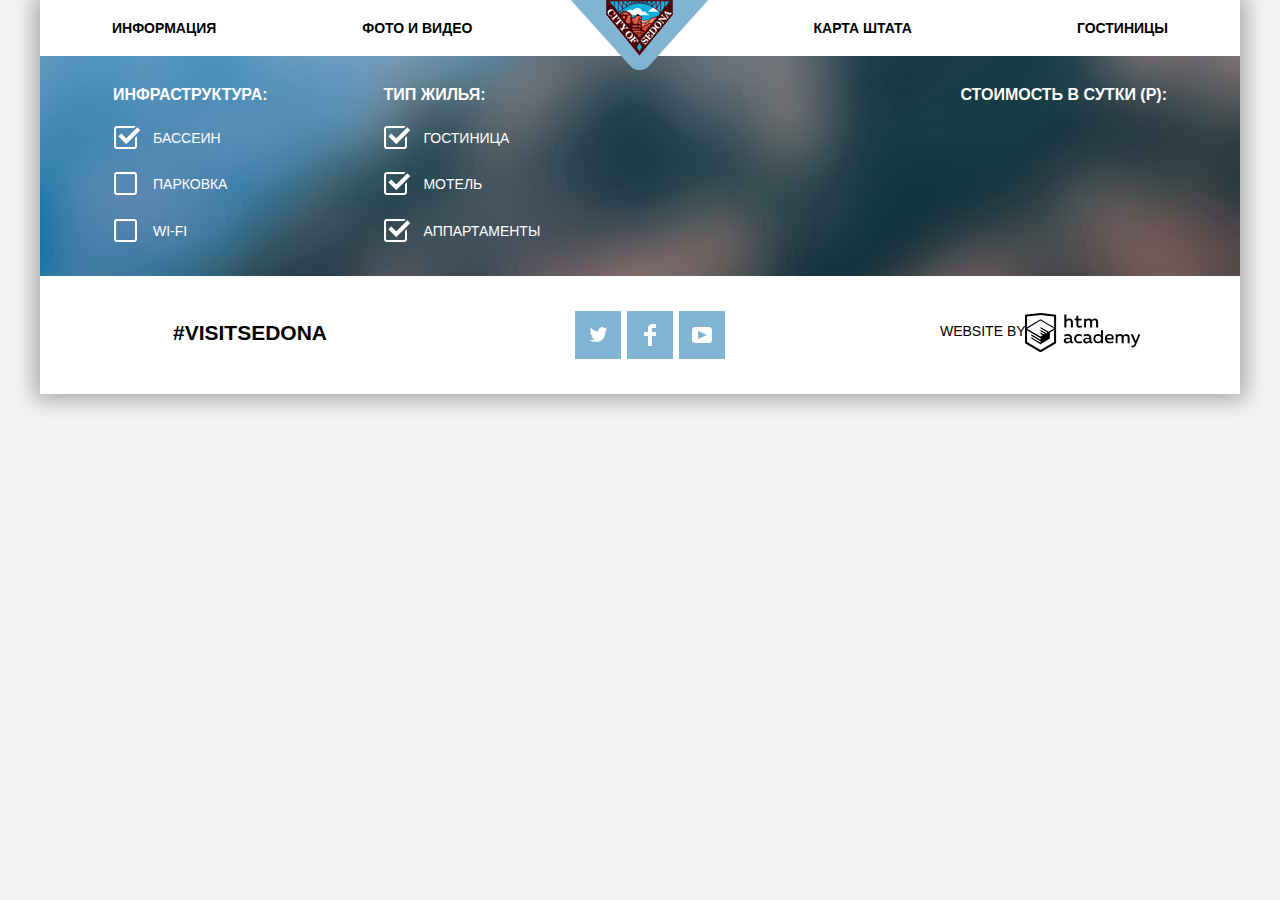
==== hotels.html @ 5a1f0d40 "versted at sellection panel not ending" ====
<html lang="ru">

<head>
    <meta charset="UTF-8">
    <title>SEDONA</title>
    <link href="css/normalize.css" rel="stylesheet">
    <link href="https://fonts.googleapis.com/css?family=Roboto:400,500,700&amp;subset=cyrillic" rel="stylesheet">
    <meta http-equiv="X-UA-Compatible" content="ie=edge">
    <link href="css/main.css" rel="stylesheet">
</head>

<body class="page borders">
   <div class="wrapper container">
    <header class="page-header container">
        <div class="logo">
           <a href="index.html">
            <img src="img/logo.png" width="" height="" alt="логотип компании">
           </a>
        </div>
        <nav class="page-navigation">
            <ul class="navigation-list-left">
                <li class="navigation-item">
                    <a href="#">
                        информация
                    </a>
                </li>
                <li class="navigation-item">
                    <a href="#">
                        фото и видео
                    </a>
                </li>
            </ul>
            <ul class="navigation-list-right">
                <li class="navigation-item">
                    <a href="#">
                        карта штата
                    </a>
                </li>
                <li class="navigation-item">
                    <a href="hotels.html">
                        гостиницы
                    </a>
                </li>
            </ul>
        </nav>
    </header>
    
    <main class="page-content">
        <section class="select-form">
           <h2 class="visually-hidden">выбор условий проживания</h2>
            <form action="https://echo.htmlacademy.ru" method="post">
                <ul class="properties-list">
                    <li class="properties-item">
                        <span>инфраструктура:</span>
                        <ul class="infrastructure">
                            <li class="infrastructure-item"><input class="visually-hidden" type="checkbox" checked name="pool" id="pool" value="pool"><label for="pool">Бассеин</label></li>
                            <li class="infrastructure-item"><input class="visually-hidden" type="checkbox" name="pool" id="parking" value="parking"><label for="parking">Парковка</label></li>
                            <li class="infrastructure-item"><input class="visually-hidden" type="checkbox" name="wifi" id="wifi" value="wifi"><label for="wifi">WI-FI</label></li>
                        </ul>
                    </li>
                    <li class="properties-item">
                        <span>тип жилья:</span>
                        <ul class="infrastructure">
                            <li class="accommodation-item"><input class="visually-hidden" type="checkbox" checked name="hotel" id="hotel" value="hotel"><label for="hotel">Гостиница</label></li>
                            <li class="accommodation-item"><input class="visually-hidden" type="checkbox" checked name="motel" id="motel" value="motel"><label for="motel">Мотель</label></li>
                            <li class="accommodation-item"><input class="visually-hidden" type="checkbox" checked name="apartments" id="apartments" value="apartments"><label for="apartments">Аппартаменты</label></li>
                        </ul>
                    </li>
                    <li class="properties-item">
                        <span>стоимость в сутки (р):</span>
                    </li>
                </ul>
            </form>
        </section>
    
    
    </main>
       
    <footer class="page-footer non-absolute">
        <span>#visitsedona</span>
        <ul class="social-list">
            <li class="social-item">
               <a class="svg-center" href="#">
                    <svg x="0px" y="0px" width="17px" height="15px" viewBox="0 0 17 15">	<path fill="#FFFFFF" d="M10.95,0.144c1.685-0.496,2.984,0.27,3.577,1.179c0.673-0.231,1.331-0.481,2.011-0.708
                                c-0.004,0.861-0.522,1.513-0.857,1.768c0.685,0.17,1.304-0.491,1.304-0.491c-0.169,1-1.006,1.788-1.563,2.024
                                c-0.231,6.75-3.175,11.217-10.077,11.082c-0.522,0,0.075,0-0.446,0c-0.41,0-4.164-0.46-4.898-1.887
                                c2.271,0.196,3.893-0.422,4.693-1.177c-0.96-0.3-2.679-0.477-2.979-2.95C2.064,9.09,2.279,9.212,2.905,9.103
                                C1.705,8.247,0.374,7.53,0.448,5.33c0.285,0.328,1.067,0.536,1.34,0.472c-0.703-0.241-1.97-3.36-0.894-4.952
                                c1.818,1.854,3.735,3.606,7.152,3.773C8.254,2.33,9.183,0.793,10.95,0.144z"/>
                    </svg>
                </a>
            </li>
            <li class="social-item">
               <a class="svg-center" href="#">
                    <svg x="0px" y="0px" width="12px" height="22px" viewBox="0 0 12 22" enable-background="new 0 0 12 22" xml:space="preserve">
                        <path fill="#FFFFFF" d="M12,4V0H8C5.791,0,4,1.791,4,4v4H0v4h4v10h4V12h4V8H8V4H12z"/>
                    </svg>
                </a>
            </li>
            <li class="social-item">
               <a class="svg-center" href="#">
                    <svg x="0px" y="0px" width="20px" height="16px" viewBox="0 0 20 16" enable-background="new 0 0 20 16">
                        <path fill="#FFFFFF" d="M17,0H3C1.35,0,0,1.35,0,3v10c0,1.65,1.35,3,3,3h14c1.65,0,3-1.35,3-3V3C20,1.35,18.65,0,17,0z
                             M6.027,11.998V4.002L15.014,8L6.027,11.998z"/>
                    </svg>
                </a>
            </li>
        </ul>
        <div class="html-label">
            <svg viewBox="0 0 113 39">
                <path d="M401.93,351.51a2.07,2.07,0,0,0,.58-0.11v1.4a3.41,3.41,0,0,1-1.24.22,1.75,1.75,0,0,1-1.75-1,5.08,5.08,0,0,1-3.3,1.13c-1.59,0-3.06-.87-3.06-2.68,0-2.24,2.08-2.93,3.9-2.93a11.63,11.63,0,0,1,2.28.26v-0.31c0-1.09-.8-1.86-2.3-1.86a7.79,7.79,0,0,0-3.15.67v-1.79a10.72,10.72,0,0,1,3.35-.58c2.48,0,4,1.18,4,3.83v3.14A0.57,0.57,0,0,0,401.93,351.51Zm-6.76-1.19a1.42,1.42,0,0,0,1.64,1.29,3.56,3.56,0,0,0,2.53-1V349.1a10.21,10.21,0,0,0-1.9-.22C396.34,348.89,395.17,349.23,395.17,350.33Z" transform="translate(-355.09 -323.29)" fill="#fff"/><path d="M408.15,343.91a5.29,5.29,0,0,1,2.7.67v1.79a4.28,4.28,0,0,0-2.42-.73,2.89,2.89,0,1,0,0,5.76,5.26,5.26,0,0,0,2.55-.67v1.8a6.58,6.58,0,0,1-2.9.6,4.42,4.42,0,0,1-4.72-4.54A4.54,4.54,0,0,1,408.15,343.91Z" transform="translate(-355.09 -323.29)" fill="#fff"/><path d="M420.93,351.51a2.07,2.07,0,0,0,.58-0.11v1.4a3.41,3.41,0,0,1-1.24.22,1.75,1.75,0,0,1-1.75-1,5.08,5.08,0,0,1-3.3,1.13c-1.59,0-3.06-.87-3.06-2.68,0-2.24,2.08-2.93,3.9-2.93a11.63,11.63,0,0,1,2.28.26v-0.31c0-1.09-.8-1.86-2.3-1.86a7.79,7.79,0,0,0-3.15.67v-1.79a10.72,10.72,0,0,1,3.35-.58c2.48,0,4,1.18,4,3.83v3.14A0.57,0.57,0,0,0,420.93,351.51Zm-6.76-1.19a1.42,1.42,0,0,0,1.64,1.29,3.56,3.56,0,0,0,2.53-1V349.1a10.21,10.21,0,0,0-1.9-.22C415.33,348.89,414.17,349.23,414.17,350.33Z" transform="translate(-355.09 -323.29)" fill="#fff"/><path d="M431.76,340.14V352.9H430v-1.39a4.07,4.07,0,0,1-3.35,1.62,4.62,4.62,0,0,1,0-9.22,4,4,0,0,1,3.15,1.37v-5.14h2ZM427,345.62a2.9,2.9,0,0,0,0,5.8,3,3,0,0,0,2.79-1.84v-2.13A3.06,3.06,0,0,0,427,345.62Z" transform="translate(-355.09 -323.29)" fill="#fff"/><path d="M438.08,343.91c3.48,0,4.68,2.81,4.12,5.34h-6.58c0.22,1.57,1.75,2.22,3.35,2.22a6.41,6.41,0,0,0,2.77-.62v1.68a7.5,7.5,0,0,1-3.14.6c-2.68,0-5-1.53-5-4.61A4.39,4.39,0,0,1,438.08,343.91Zm0.09,1.62a2.39,2.39,0,0,0-2.57,2.26h4.85A2.06,2.06,0,0,0,438.17,345.53Z" transform="translate(-355.09 -323.29)" fill="#fff"/><path d="M444.19,352.9v-8.75h1.73v1.09a4,4,0,0,1,2.92-1.33,3,3,0,0,1,2.73,1.4,4.33,4.33,0,0,1,3.06-1.4,3.21,3.21,0,0,1,3.32,3.52v5.47h-2v-5.41a1.67,1.67,0,0,0-1.73-1.84,2.94,2.94,0,0,0-2.17,1.18c0,0.2,0,.4,0,0.6v5.47h-2v-5.41a1.67,1.67,0,0,0-1.73-1.84,3.11,3.11,0,0,0-2.32,1.35v5.91h-2Z" transform="translate(-355.09 -323.29)" fill="#fff"/><path d="M466.56,344.15h2l-4.1,9.93c-0.95,2.28-2.19,3-3.52,3a5,5,0,0,1-1.15-.15v-1.66a3,3,0,0,0,.89.13c0.95,0,1.66-.67,2.17-2l0.18-.44-4.16-8.82H461l3,6.6Z" transform="translate(-355.09 -323.29)" fill="#fff"/><path d="M395.75,324.82v5a4,4,0,0,1,2.83-1.2,3.41,3.41,0,0,1,3.61,3.57v5.41h-2v-5.16a1.9,1.9,0,0,0-2-2.1,3.08,3.08,0,0,0-2.44,1.46v5.8h-2V324.82h2Z" transform="translate(-355.09 -323.29)" fill="#fff"/><path d="M407.52,325.71v3.12h3.17v1.71h-3.17v4c0,1.15.53,1.53,1.66,1.53a4.71,4.71,0,0,0,1.77-.35v1.68a7.14,7.14,0,0,1-2.35.38,2.68,2.68,0,0,1-3-2.88v-4.38H404v-1.71h1.57v-2.64Z" transform="translate(-355.09 -323.29)" fill="#fff"/><path d="M413.19,337.58v-8.75h1.73v1.09a4,4,0,0,1,2.92-1.33,3,3,0,0,1,2.73,1.4,4.33,4.33,0,0,1,3.06-1.4,3.21,3.21,0,0,1,3.32,3.52v5.47h-2v-5.41a1.67,1.67,0,0,0-1.73-1.84,2.94,2.94,0,0,0-2.17,1.18c0,0.2,0,.4,0,0.6v5.47h-2v-5.41a1.67,1.67,0,0,0-1.73-1.84,3.11,3.11,0,0,0-2.32,1.35v5.91h-2Z" transform="translate(-355.09 -323.29)" fill="#fff"/><rect x="74.72" y="1.52" width="1.95" height="12.76" fill="#fff"/><path d="M370.53,323.31l-0.16,0-15.28,1.6v28L370.37,362l15.28-9.09v-28Zm13.12,28.45-13.28,7.9-13.28-7.9V340.28l13.22,7.87,0,1.43-9.07-5.4v1.38l9.11,5.47,0,1.46-9.1-5.42v1.38l9.11,5.47h0l9.19-5.5v-1.39h0v-4.52l4.1-2.45v11.67Zm0-13.16L380,340.74h0l-1.68,1-8-4.76v1.38l6.84,4.07-0.06,0-0.15.09-1,.57-5.64-3.36v1.38l4.45,2.65-1.05.7,0,0-3.36-2v1.38l2.21,1.3-2.25,1.35-13.16-7.82,13.17-7.92h0Zm0-1.39-13.35-7.87h0l-13.2,7.86v-10.5l13.28-1.39,13.28,1.39v10.51Z" transform="translate(-355.09 -323.29)" fill="#fff"/>
            </svg>
        </div>
    </footer>
    </div>
    <script src="js/jquery-3.3.1.min.js"></script>
    <script src="js/js_buttons.js"></script>
</body>


</html>
---- css/main.css ----
.borders {
    outline: 1px solid black;
    background-color: red;
}

html {
    box-sizing: border-box;
}

.visually-hidden {
    position: absolute;
    clip: rect(1px 1px 1px 1px);
    clip: rect(1px, 1px, 1px, 1px);
    padding: 0;
    border: 0;
    height: 1px;
    width: 1px;
    overflow: hidden;
}

*,
*::before,
*::after {
    box-sizing: inherit;
}

body {
    font-family: 'PT Sans', 'Arial', 'sans-serif';
    font-weight: 400;
    font-size: 16px;
    color: #000;  
}

.wrapper {
    background-color: #fff;
    box-shadow: 0 0 20px 5px rgba(0, 0, 0, 0.33);
}

a {
    text-decoration: none;
    text-transform: uppercase;
    color: inherit;
    font-weight: 500;
}

ul {
    padding: 0;
    margin: 0;
    list-style: none;
}

.container {
    position: relative;
    margin: 0 auto;
    max-width: 1200px;
    min-width: 768px;
/*    padding: 0 20px;*/
}

.page {
    display: block;
    background-color: #f2f2f2;
}

.logo {
    position: absolute;
    left: 50%;
    transform: translateX(-50%);
    z-index: 2;
}

.page-navigation {
    display: flex;
    justify-content: space-between;
    background-color: #fff;
    padding: 0 6%;
}

.navigation-list-left,
.navigation-list-right {
    display: flex;
    flex-grow: 1;
}

.navigation-list-right {
    justify-content: flex-end;
}

.navigation-list-left .navigation-item:nth-child(1){
    margin-right: 27%;
}

.navigation-list-right .navigation-item:nth-child(2){
    margin-left: 32%;
}

.navigation-item a {
    font-size: 14px;
    font-weight: bold;
    line-height: 56px;
    cursor: pointer;
    outline: none;
}

.navigation-item a:hover,
.navigation-item a:focus {
    color: #81b3d2;
}

.navigation-item a:active {
    color: #000;
    opacity: 0.3;
}

.tagline-images {
    margin-bottom: 32px;
/*    min-width: 890px;*/
}

.intro {
    background: url('../img/intro_layer_background.jpg') no-repeat center;
    background-size:100%;
    background-position-y: -220px;
    height: 500px;
    position: relative;
    margin-bottom: 64px;
    transition: 1s;
}

.intro:hover {
    background-size: 104%;
}

.intro-text {
    background: url('../img/sedona_header.png');
    background-repeat: no-repeat;
    background-size:contain;
    height: 500px;
    position: absolute;
    top: 72px;
    left: 50%;
    transform: translateX(-50%);
    width: 458px;
    height:352px;
    
}

.mask {
    position: absolute;
    background: url('../img/layer_mask.png') no-repeat center;
    background-size: 100% 100%;
    display: block;
    height: 57px;
    bottom: 0;
    width: 100%;
}

.tagline-text {
    display: block;
    padding: 0;
    font-size: 21px;
    line-height: 26px;
    font-weight: bold;
    text-transform: uppercase;
    text-align: center;
}

.attractions span {
    display: block;
    color: #333;
    font-size: 14px;
    text-transform: uppercase;
    text-align: center;
    margin-bottom: 60px;
}

.image-line {
    display: flex;
}

.image-line-text {
    display: flex;
    flex-direction: column;
    justify-content: center;
    text-align: center;
    background-color: #81b3d2;
    width: 33.333%;
    padding: 50px 10px;
    color: #fff;
    min-width: 256px;

}

.image-line-text b {
    font-size: 21px;
    line-height: 21px;
    font-weight: bold;
    text-transform: uppercase;
    padding-bottom: 25px;
}

.image-line-text span {
    font-size: 14px;
    padding: 0;
    margin: 0;
    color: #fff;
    line-height: 21px;
    font-weight: 400;
    text-transform: uppercase;
    margin-bottom: 20px;
}

.image-line-text p {
    font-size: 14px;
    line-height: 21px;
    font-weight: 400;
    text-transform: uppercase;
    margin: 0 45px;
}

.image-line-town {
    overflow: hidden;
    flex-grow: 1;
    background: url('../img/image_line_1.jpg') no-repeat center;
    background-size:100%;
    transition: 1s;
}

.right-layer {
    overflow: hidden;
    flex-grow: 1;
    background: url('../img/brige.jpg') no-repeat center;
    background-size:100%;
    transition: 1s;
}

.image-line-town:hover,
.right-layer:hover {
    background-size:110%;
}

.services-list {
    display: flex;
    justify-content: space-between;
    padding-bottom: 60px;
}

.services-item {
    text-align: center;
    width: 33.333%;
}

.services-item a {
    display: block;
    cursor: pointer;
    text-align: center;
    font-weight: bold;
    font-size: 21px;
    padding-top: 160px;
    outline: none;
    transition: 0.3s;
}

.services-list li:nth-child(1) a {
    background: url('../img/icon-1.png') no-repeat center;
    background-position: 50% 60px;
}

.services-list li:nth-child(2) a {
    background: url('../img/icon-2.png') no-repeat center;
    background-position: 50% 60px;
}

.services-list li:nth-child(3) a {
    background: url('../img/icon-3.png') no-repeat center;
    background-position: 50% 60px;
}

.services-item p {
    font-weight: 400;
    font-size: 14px;
    line-height: 21px;
    color: #333;
    margin: 0;
    padding: 23px 56px;
}

.services-item a:hover,
.services-item a:focus {
    color: #81b3d2;
}

.services-item a:active {
    color: #1b748d;
}
.attractions-list {
    display: flex;
}

.attractions-list .image-line-text {
    width: auto;
}

.attractions-item .image-line-text {
    background-color: #eee;
    color: #333;
}

.attractions-item {
    width: 33.333%
}

.attractions-item .image-line-text span {
    color: #333;
}

.registration {
    position: relative;
    background-color: #fff;
    text-align: center;
    text-transform: uppercase;
    color: #333;
    font-size: 14px;
    line-height: 24px;
    padding-top: 60px;
    z-index: 2;
}

.registration b {
    font-size: 30px;
    color: #000;
    padding-top: 10px;
}

.registration p {
    padding: 15px;
    padding-bottom: 34px;
}

.switcher-form-btn {
    display: block;
    font-size: 21px;
    font-weight: bold;
    text-align: center;
    width: 47%;
    bottom: 0;
    left: 20px;
    margin: 0 auto;
    padding: 30px 0;
    color: #fff;
    background-color: #766357;
    transition: 0.3s;
}

.switcher-form-btn:hover,
.switcher-form-btn:focus {
    background-color: #604e43;
}

.switcher-form-btn:active {
    background-color: #503e33;
    color: rgba(255, 255, 255, 0.3);
}

.map {
    position: relative;
    overflow: hidden;
}

.interactive-map {
    height: 593px;
    width: 100%;
}

.hotel-find-form {
    position: absolute;
    left: 50%;
    width: 47%;
    transform: translateX(-50%);
    display: flex;
    flex-direction: column;
    background-color: #fff;
    font-size: 14px;
    font-weight: bold;
    overflow: hidden;
    padding: 57px 55px;
    top: -410px;
    transition: 0.7s;
}

.opened {
    top: 0;
}

.date-field {
    display: flex;
    position: relative;
    align-items: center;
    margin-bottom: 30px;
    text-transform: uppercase;
}

.date-field input {
    font: inherit;
    text-transform: uppercase;
    border: none;
    background-color: #f2f2f2;
    padding: 11px 45px 11px 10px;
    flex-basis: 75%;
    margin-left: auto;
    outline: none;
}

.date-field input:hover {
    background-color: #ebebeb;
}

.date-field input:focus {
    background-color: #fff;
    outline: 2px solid #e5e5e5;
}

.calendr-date-into,
.calendr-date-out {
    outline: none;
    border: none;
    position: absolute;
    display: block;
    top: 6px;
    right: 5px;
    width: 25px;
    height: 25px;
    cursor: pointer;
    background: none;
}

.counter {
    display: flex;
    margin-bottom: 55px;
    justify-content: space-between;
    text-transform: uppercase;
}

.counter label {
    display: flex;
    width: 50%;
    align-items: center
}

.counter label:nth-child(2) {
    padding-left: 11%;
}

.counter input {
    border: none;
    text-align: center;
    background-color: #f2f2f2;
    padding: 12px 5px;
    width: 37px;
    font-weight: bold;
    order: 2;
}

.counter input:hover {
    background-color: #ebebeb;    
}

.counter input:focus {
    background-color: #fff;
    outline: 2px solid #e5e5e5;    
}

.counter button {
    border: none;
    width: 40px;
    align-self: stretch;
    background-color: #f2f2f2;
    padding: 0;
    margin: 0;
    font-size: 23px;
    font-weight: bold;
    color: rgba(0, 0, 0, 0.23);
    cursor: pointer;
    transition: 0.3s;
}

.counter button:nth-child(2) {
    margin-left: auto;
    order: 1;
}

.counter button:nth-child(3) {
    order: 3;
}

button[type=submit] {
    border: none;
    padding: 17px;
    background-color: #82b3d3;
    text-transform: uppercase;
    color: #fff;
    font-size: 21px;
    font-weight: bold;
    cursor: pointer;
}

button[type=submit]:hover {
    background-color: #669ebf;
}

button[type=submit]:active {
    background-color: #5596be;
    color: rgba(255, 255, 255, 0.3);
}

.page-footer {
    display: flex;
    position: absolute;
    width: 100%;
    bottom: 0;
    justify-content: space-between;
    padding: 32px 100px;
    background-color: rgba(255, 255, 255, 0.71);
}

.page-footer span {
    padding: 0;
    margin: 0;
    font-size: 21px;
    line-height: 50px;
    font-weight: bold;
    text-transform: uppercase;
    margin-left: 33px;
    margin-right: 33px;
/*    align-self: center;*/
}

.social-list {
    display: flex;
    justify-content: space-between;
    
}

.svg-center {
    display: flex;
    justify-content: center;
    align-items: center;
}

.social-item {
    margin: 3px;
}

.social-item a {
    width: 46px;
    height: 48px;
    background-color: #81b3d2;
    padding: 14px 0;
    transition: 0.3s;
    outline: none;
}

.social-item a:hover,
.social-item a:focus {
    background-color: #669ec0;
}

.social-item a:active {
    background-color: #5496bd;
}

.social-item a:active path {
    fill: #88b6d1;
}

.html-label path {
    fill: #000;
}

.html-label {
    position: relative;
    width: 200px;
    height: 44px;
    padding-top: 5px;
    padding-left: 85px;
}

.html-label:hover path {
    fill: #81b3d2;
}

.html-label:active path {
    fill: #bdbbbc;
}

.html-label::before {
    content: 'website by';
    position: absolute;
    font-size: 14px;
    left: 0;
    top: 15px;
    font-weight: 400;
    text-transform: uppercase;
}

/*----------------------- HOTELS ---------------------------*/

.select-form {
    background: url('../img/blur_fone.jpg') no-repeat center;
    padding: 30px 73px 21px 73px;
}

.non-absolute {
    position: relative;
}

.properties-list {
    display: flex;
}

.properties-list .properties-item:nth-child(1) {
    margin-right: 11%;
}

.properties-list .properties-item:last-child {
    margin-left: auto;
}

.properties-item span {
    display: block;
    padding-bottom: 16px;
    font-size: 16px;
    font-weight: bold;
    text-transform: uppercase;
    color: #fff;
}

.properties-item label {
    position: relative;
    display: block;
    padding: 10px 0 20px 40px;
    font-size: 14px;
    text-transform: uppercase;
    color: #fff
}

.properties-item li:last-child label {
    padding-bottom: 0;
}

.properties-item input[type="checkbox"]:checked ~ label::before,
.properties-item input[type="checkbox"] ~ label::before {
    content: '';
    position: absolute;
    left: 0px;
    top: 3px;
    width: 30px;
    height: 30px;
}

.properties-item input[type="checkbox"]:checked ~ label::before {
    background: url('../img/checkbox-on.png') no-repeat center;
}

.properties-item input[type="checkbox"] ~ label::before {
    background: url('../img/checkbox-off.png') no-repeat center;
}
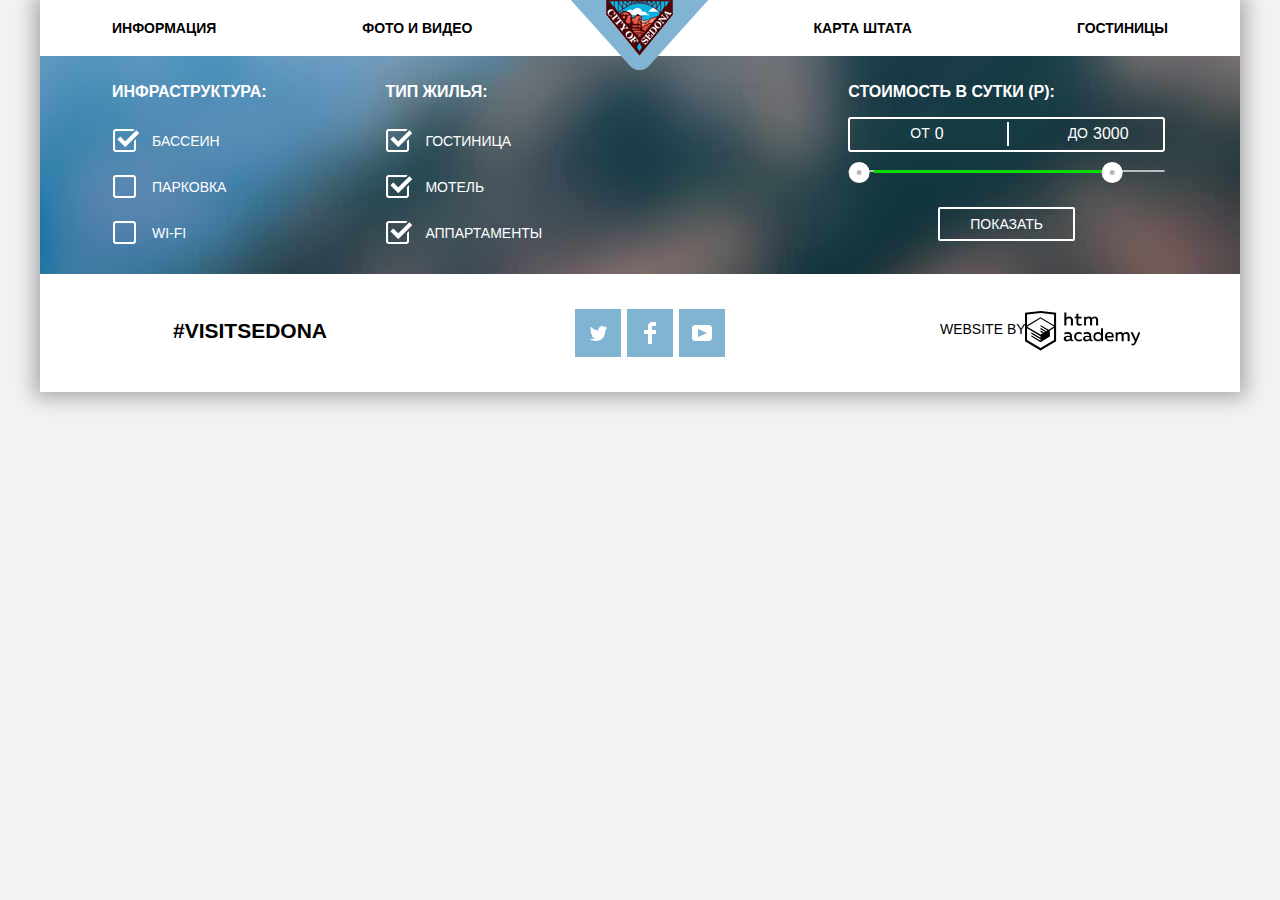
==== commit 858738d4: "complited filter bar" ====
--- a/hotels.html
+++ b/hotels.html
@@ -10,77 +10,102 @@
 </head>
 
 <body class="page borders">
-   <div class="wrapper container">
-    <header class="page-header container">
-        <div class="logo">
-           <a href="index.html">
+    <div class="wrapper container">
+        <header class="page-header container">
+            <div class="logo">
+                <a href="index.html">
             <img src="img/logo.png" width="" height="" alt="логотип компании">
            </a>
-        </div>
-        <nav class="page-navigation">
-            <ul class="navigation-list-left">
-                <li class="navigation-item">
-                    <a href="#">
+            </div>
+            <nav class="page-navigation">
+                <ul class="navigation-list-left">
+                    <li class="navigation-item">
+                        <a href="#">
                         информация
                     </a>
-                </li>
-                <li class="navigation-item">
-                    <a href="#">
+                    </li>
+                    <li class="navigation-item">
+                        <a href="#">
                         фото и видео
                     </a>
-                </li>
-            </ul>
-            <ul class="navigation-list-right">
-                <li class="navigation-item">
-                    <a href="#">
+                    </li>
+                </ul>
+                <ul class="navigation-list-right">
+                    <li class="navigation-item">
+                        <a href="#">
                         карта штата
                     </a>
-                </li>
-                <li class="navigation-item">
-                    <a href="hotels.html">
+                    </li>
+                    <li class="navigation-item">
+                        <a href="hotels.html">
                         гостиницы
                     </a>
-                </li>
-            </ul>
-        </nav>
-    </header>
-    
-    <main class="page-content">
-        <section class="select-form">
-           <h2 class="visually-hidden">выбор условий проживания</h2>
-            <form action="https://echo.htmlacademy.ru" method="post">
-                <ul class="properties-list">
-                    <li class="properties-item">
-                        <span>инфраструктура:</span>
-                        <ul class="infrastructure">
-                            <li class="infrastructure-item"><input class="visually-hidden" type="checkbox" checked name="pool" id="pool" value="pool"><label for="pool">Бассеин</label></li>
-                            <li class="infrastructure-item"><input class="visually-hidden" type="checkbox" name="pool" id="parking" value="parking"><label for="parking">Парковка</label></li>
-                            <li class="infrastructure-item"><input class="visually-hidden" type="checkbox" name="wifi" id="wifi" value="wifi"><label for="wifi">WI-FI</label></li>
-                        </ul>
-                    </li>
-                    <li class="properties-item">
-                        <span>тип жилья:</span>
-                        <ul class="infrastructure">
-                            <li class="accommodation-item"><input class="visually-hidden" type="checkbox" checked name="hotel" id="hotel" value="hotel"><label for="hotel">Гостиница</label></li>
-                            <li class="accommodation-item"><input class="visually-hidden" type="checkbox" checked name="motel" id="motel" value="motel"><label for="motel">Мотель</label></li>
-                            <li class="accommodation-item"><input class="visually-hidden" type="checkbox" checked name="apartments" id="apartments" value="apartments"><label for="apartments">Аппартаменты</label></li>
-                        </ul>
-                    </li>
-                    <li class="properties-item">
-                        <span>стоимость в сутки (р):</span>
                     </li>
                 </ul>
-            </form>
-        </section>
-    
-    
-    </main>
-       
-    <footer class="page-footer non-absolute">
-        <span>#visitsedona</span>
-        <ul class="social-list">
-            <li class="social-item">
-               <a class="svg-center" href="#">
+            </nav>
+        </header>
+
+        <main class="page-content">
+            <section class="select-form">
+                <h2 class="visually-hidden">выбор условий проживания</h2>
+                <form action="https://echo.htmlacademy.ru" method="post">
+                    <ul class="properties-list">
+                        <li class="properties-item">
+                            <fieldset>
+                                <legend>инфраструктура:</legend>
+                                <ul class="infrastructure">
+                                    <li class="infrastructure-item"><input class="visually-hidden" type="checkbox" checked name="pool" id="pool" value="pool"><label for="pool">Бассеин</label></li>
+                                    <li class="infrastructure-item"><input class="visually-hidden" type="checkbox" name="pool" id="parking" value="parking"><label for="parking">Парковка</label></li>
+                                    <li class="infrastructure-item"><input class="visually-hidden" type="checkbox" name="wifi" id="wifi" value="wifi"><label for="wifi">WI-FI</label></li>
+                                </ul>
+                            </fieldset>
+                        </li>
+                        <li class="properties-item">
+                            <fieldset>
+                                <legend>тип жилья:</legend>
+                                <ul class="infrastructure">
+                                    <li class="accommodation-item"><input class="visually-hidden" type="checkbox" checked name="hotel" id="hotel" value="hotel"><label for="hotel">Гостиница</label></li>
+                                    <li class="accommodation-item"><input class="visually-hidden" type="checkbox" checked name="motel" id="motel" value="motel"><label for="motel">Мотель</label></li>
+                                    <li class="accommodation-item"><input class="visually-hidden" type="checkbox" checked name="apartments" id="apartments" value="apartments"><label for="apartments">Аппартаменты</label></li>
+                                </ul>
+                            </fieldset>
+                        </li>
+                        <li class="properties-item slider">
+                            <fieldset>
+                                <legend>стоимость в сутки (р):</legend>
+                                <ul class="min-max-value">
+                                    <li class="min-value">
+                                        <label for="from">от</label>
+                                        <input  name="cash-min" id="from" value="0">
+                                    </li>
+                                    <li class="max-value">
+                                        <label for="to">до</label>
+                                        <input name="cash-max" id="to" value="3000">
+                                    </li>
+                                </ul>
+                                <div class="toggle-modul">
+                                    <div class="grad-line">
+                                        <div class="bar-line"></div>
+                                        <div class="toggle-min" tabindex="0"></div>
+                                        <div class="toggle-max" tabindex="0"></div>
+                                    </div>
+                                </div>
+                                <a class="button" href="#">показать</a>
+                                
+                            </fieldset>
+
+                        </li>
+                    </ul>
+                </form>
+            </section>
+
+
+        </main>
+        <footer class="page-footer non-absolute">
+            <span>#visitsedona</span>
+            <ul class="social-list">
+                <li class="social-item">
+                    <a class="svg-center" href="#">
                     <svg x="0px" y="0px" width="17px" height="15px" viewBox="0 0 17 15">	<path fill="#FFFFFF" d="M10.95,0.144c1.685-0.496,2.984,0.27,3.577,1.179c0.673-0.231,1.331-0.481,2.011-0.708
                                 c-0.004,0.861-0.522,1.513-0.857,1.768c0.685,0.17,1.304-0.491,1.304-0.491c-0.169,1-1.006,1.788-1.563,2.024
                                 c-0.231,6.75-3.175,11.217-10.077,11.082c-0.522,0,0.075,0-0.446,0c-0.41,0-4.164-0.46-4.898-1.887
@@ -89,29 +114,29 @@
                                 c1.818,1.854,3.735,3.606,7.152,3.773C8.254,2.33,9.183,0.793,10.95,0.144z"/>
                     </svg>
                 </a>
-            </li>
-            <li class="social-item">
-               <a class="svg-center" href="#">
+                </li>
+                <li class="social-item">
+                    <a class="svg-center" href="#">
                     <svg x="0px" y="0px" width="12px" height="22px" viewBox="0 0 12 22" enable-background="new 0 0 12 22" xml:space="preserve">
                         <path fill="#FFFFFF" d="M12,4V0H8C5.791,0,4,1.791,4,4v4H0v4h4v10h4V12h4V8H8V4H12z"/>
                     </svg>
                 </a>
-            </li>
-            <li class="social-item">
-               <a class="svg-center" href="#">
+                </li>
+                <li class="social-item">
+                    <a class="svg-center" href="#">
                     <svg x="0px" y="0px" width="20px" height="16px" viewBox="0 0 20 16" enable-background="new 0 0 20 16">
                         <path fill="#FFFFFF" d="M17,0H3C1.35,0,0,1.35,0,3v10c0,1.65,1.35,3,3,3h14c1.65,0,3-1.35,3-3V3C20,1.35,18.65,0,17,0z
                              M6.027,11.998V4.002L15.014,8L6.027,11.998z"/>
                     </svg>
                 </a>
-            </li>
-        </ul>
-        <div class="html-label">
-            <svg viewBox="0 0 113 39">
+                </li>
+            </ul>
+            <div class="html-label">
+                <svg viewBox="0 0 113 39">
                 <path d="M401.93,351.51a2.07,2.07,0,0,0,.58-0.11v1.4a3.41,3.41,0,0,1-1.24.22,1.75,1.75,0,0,1-1.75-1,5.08,5.08,0,0,1-3.3,1.13c-1.59,0-3.06-.87-3.06-2.68,0-2.24,2.08-2.93,3.9-2.93a11.63,11.63,0,0,1,2.28.26v-0.31c0-1.09-.8-1.86-2.3-1.86a7.79,7.79,0,0,0-3.15.67v-1.79a10.72,10.72,0,0,1,3.35-.58c2.48,0,4,1.18,4,3.83v3.14A0.57,0.57,0,0,0,401.93,351.51Zm-6.76-1.19a1.42,1.42,0,0,0,1.64,1.29,3.56,3.56,0,0,0,2.53-1V349.1a10.21,10.21,0,0,0-1.9-.22C396.34,348.89,395.17,349.23,395.17,350.33Z" transform="translate(-355.09 -323.29)" fill="#fff"/><path d="M408.15,343.91a5.29,5.29,0,0,1,2.7.67v1.79a4.28,4.28,0,0,0-2.42-.73,2.89,2.89,0,1,0,0,5.76,5.26,5.26,0,0,0,2.55-.67v1.8a6.58,6.58,0,0,1-2.9.6,4.42,4.42,0,0,1-4.72-4.54A4.54,4.54,0,0,1,408.15,343.91Z" transform="translate(-355.09 -323.29)" fill="#fff"/><path d="M420.93,351.51a2.07,2.07,0,0,0,.58-0.11v1.4a3.41,3.41,0,0,1-1.24.22,1.75,1.75,0,0,1-1.75-1,5.08,5.08,0,0,1-3.3,1.13c-1.59,0-3.06-.87-3.06-2.68,0-2.24,2.08-2.93,3.9-2.93a11.63,11.63,0,0,1,2.28.26v-0.31c0-1.09-.8-1.86-2.3-1.86a7.79,7.79,0,0,0-3.15.67v-1.79a10.72,10.72,0,0,1,3.35-.58c2.48,0,4,1.18,4,3.83v3.14A0.57,0.57,0,0,0,420.93,351.51Zm-6.76-1.19a1.42,1.42,0,0,0,1.64,1.29,3.56,3.56,0,0,0,2.53-1V349.1a10.21,10.21,0,0,0-1.9-.22C415.33,348.89,414.17,349.23,414.17,350.33Z" transform="translate(-355.09 -323.29)" fill="#fff"/><path d="M431.76,340.14V352.9H430v-1.39a4.07,4.07,0,0,1-3.35,1.62,4.62,4.62,0,0,1,0-9.22,4,4,0,0,1,3.15,1.37v-5.14h2ZM427,345.62a2.9,2.9,0,0,0,0,5.8,3,3,0,0,0,2.79-1.84v-2.13A3.06,3.06,0,0,0,427,345.62Z" transform="translate(-355.09 -323.29)" fill="#fff"/><path d="M438.08,343.91c3.48,0,4.68,2.81,4.12,5.34h-6.58c0.22,1.57,1.75,2.22,3.35,2.22a6.41,6.41,0,0,0,2.77-.62v1.68a7.5,7.5,0,0,1-3.14.6c-2.68,0-5-1.53-5-4.61A4.39,4.39,0,0,1,438.08,343.91Zm0.09,1.62a2.39,2.39,0,0,0-2.57,2.26h4.85A2.06,2.06,0,0,0,438.17,345.53Z" transform="translate(-355.09 -323.29)" fill="#fff"/><path d="M444.19,352.9v-8.75h1.73v1.09a4,4,0,0,1,2.92-1.33,3,3,0,0,1,2.73,1.4,4.33,4.33,0,0,1,3.06-1.4,3.21,3.21,0,0,1,3.32,3.52v5.47h-2v-5.41a1.67,1.67,0,0,0-1.73-1.84,2.94,2.94,0,0,0-2.17,1.18c0,0.2,0,.4,0,0.6v5.47h-2v-5.41a1.67,1.67,0,0,0-1.73-1.84,3.11,3.11,0,0,0-2.32,1.35v5.91h-2Z" transform="translate(-355.09 -323.29)" fill="#fff"/><path d="M466.56,344.15h2l-4.1,9.93c-0.95,2.28-2.19,3-3.52,3a5,5,0,0,1-1.15-.15v-1.66a3,3,0,0,0,.89.13c0.95,0,1.66-.67,2.17-2l0.18-.44-4.16-8.82H461l3,6.6Z" transform="translate(-355.09 -323.29)" fill="#fff"/><path d="M395.75,324.82v5a4,4,0,0,1,2.83-1.2,3.41,3.41,0,0,1,3.61,3.57v5.41h-2v-5.16a1.9,1.9,0,0,0-2-2.1,3.08,3.08,0,0,0-2.44,1.46v5.8h-2V324.82h2Z" transform="translate(-355.09 -323.29)" fill="#fff"/><path d="M407.52,325.71v3.12h3.17v1.71h-3.17v4c0,1.15.53,1.53,1.66,1.53a4.71,4.71,0,0,0,1.77-.35v1.68a7.14,7.14,0,0,1-2.35.38,2.68,2.68,0,0,1-3-2.88v-4.38H404v-1.71h1.57v-2.64Z" transform="translate(-355.09 -323.29)" fill="#fff"/><path d="M413.19,337.58v-8.75h1.73v1.09a4,4,0,0,1,2.92-1.33,3,3,0,0,1,2.73,1.4,4.33,4.33,0,0,1,3.06-1.4,3.21,3.21,0,0,1,3.32,3.52v5.47h-2v-5.41a1.67,1.67,0,0,0-1.73-1.84,2.94,2.94,0,0,0-2.17,1.18c0,0.2,0,.4,0,0.6v5.47h-2v-5.41a1.67,1.67,0,0,0-1.73-1.84,3.11,3.11,0,0,0-2.32,1.35v5.91h-2Z" transform="translate(-355.09 -323.29)" fill="#fff"/><rect x="74.72" y="1.52" width="1.95" height="12.76" fill="#fff"/><path d="M370.53,323.31l-0.16,0-15.28,1.6v28L370.37,362l15.28-9.09v-28Zm13.12,28.45-13.28,7.9-13.28-7.9V340.28l13.22,7.87,0,1.43-9.07-5.4v1.38l9.11,5.47,0,1.46-9.1-5.42v1.38l9.11,5.47h0l9.19-5.5v-1.39h0v-4.52l4.1-2.45v11.67Zm0-13.16L380,340.74h0l-1.68,1-8-4.76v1.38l6.84,4.07-0.06,0-0.15.09-1,.57-5.64-3.36v1.38l4.45,2.65-1.05.7,0,0-3.36-2v1.38l2.21,1.3-2.25,1.35-13.16-7.82,13.17-7.92h0Zm0-1.39-13.35-7.87h0l-13.2,7.86v-10.5l13.28-1.39,13.28,1.39v10.51Z" transform="translate(-355.09 -323.29)" fill="#fff"/>
             </svg>
-        </div>
-    </footer>
+            </div>
+        </footer>
     </div>
     <script src="js/jquery-3.3.1.min.js"></script>
     <script src="js/js_buttons.js"></script>
--- a/css/main.css
+++ b/css/main.css
@@ -607,7 +607,7 @@
 
 .select-form {
     background: url('../img/blur_fone.jpg') no-repeat center;
-    padding: 30px 73px 21px 73px;
+    padding: 27px 73px 7px 58px;
 }
 
 .non-absolute {
@@ -619,14 +619,18 @@
 }
 
 .properties-list .properties-item:nth-child(1) {
-    margin-right: 11%;
+    margin-right: 8.5%;
 }
 
 .properties-list .properties-item:last-child {
     margin-left: auto;
 }
 
-.properties-item span {
+.properties-item fieldset {
+    border: none;
+}
+
+.properties-item legend {
     display: block;
     padding-bottom: 16px;
     font-size: 16px;
@@ -641,7 +645,7 @@
     padding: 10px 0 20px 40px;
     font-size: 14px;
     text-transform: uppercase;
-    color: #fff
+    color: #ffffff
 }
 
 .properties-item li:last-child label {
@@ -666,11 +670,146 @@
     background: url('../img/checkbox-off.png') no-repeat center;
 }
 
-
-
-
-
-
-
-
-
+/*------------------- TOGGLE MODUL ---------------------*/
+
+.slider {
+    padding: 0;
+    margin: 0;
+    width: 30%;
+}
+
+.slider fieldset {
+    padding: 0;
+}
+
+.toggle-modul {
+    position: relative;
+    height: 36px;
+    border: none;
+    margin-bottom: 19px;
+}
+
+.min-price input,
+.max-price input{
+    background-color: #fdeaea;
+}
+
+.grad-line {
+    position: absolute;
+    width: 100%;
+    border-top: 2px solid #bcbcbc;
+    top: 50%;
+    left: 50%;
+    transform: translateX(-50%);
+}
+
+.toggle-min,
+.toggle-max {
+    box-sizing: content-box;
+    position: absolute;
+    top: -10px;
+    width: 5px;
+    height: 5px;
+    border: 8px solid white;
+    border-radius: 50%;
+    background-color: #b9b7b7;
+    box-shadow: 0 2px 1px 0 rgba(56, 56, 56, 0.28);
+    cursor: pointer;
+}
+
+.toggle-min:hover,
+.toggle-min:focus,
+.toggle-max:hover,
+.toggle-max:focus {
+    background-color: #5a5a5a;
+    box-shadow: 0 2px 3px 2px rgba(93, 93, 93, 0.36);
+    outline: none;
+}
+
+.toggle-min:active,
+.toggle-max:active {
+    background-color: #ceffcc;
+    box-shadow: 0 0 6px 3px rgba(72, 72, 72, 0.37);
+}
+
+.toggle-min {
+    left: 0%;
+}
+
+.toggle-max {
+    left: 80%;
+}
+
+.bar-line {
+    position: absolute;
+    width: 74%;
+    border-top: 3px solid #09dd00;
+    top: -2px;
+    left: 25px;
+}
+
+.min-max-value {
+    display: flex;
+    position: relative;
+    justify-content: space-between;
+    border: 2px solid #ffffff;
+    border-radius: 3px;
+}
+
+.min-max-value::after {
+    content: '';
+    position: absolute;
+    width: 2px;
+    height: 78%;
+    background-color: #fff;
+    left: 50%;
+    top: 10%;
+}
+
+.min-value,
+.max-value {
+    display: flex;
+    padding: 6px 0;
+    align-self: center;
+}
+
+.min-value {
+    margin-left: 60px;
+}
+
+.max-value {
+    margin-right: 30px;
+}
+
+.min-max-value label {
+    padding: 0;
+}
+
+.min-max-value input {
+    display:block;
+    width: 10px;
+    padding: 0;
+    background-color: rgba(255, 0, 0, 0);
+    color: #fff;
+    border: none;
+    margin-left:5px;
+}
+
+.max-value input:last-child {
+    width: 40px;
+}
+/*------------ TOGGLE MODUL END ------------*/
+
+.button {
+    display: block;
+    text-align: center;
+    border: 2px solid #fff;
+    border-radius: 2px;
+    padding: 7px;
+    color: #fff;
+    margin: 0 90px;
+    font-size: 14px;
+}
+
+
+
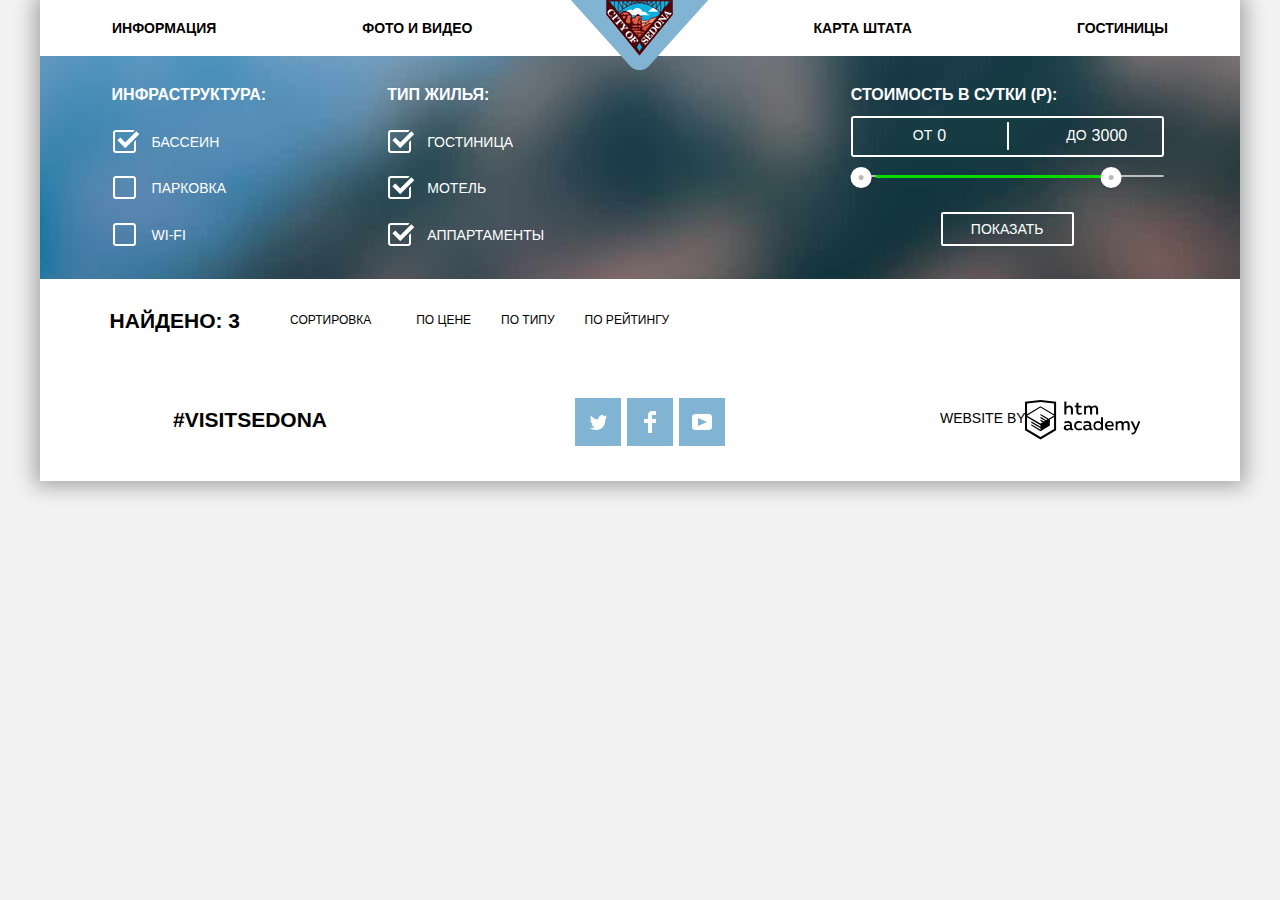
==== commit 4548e478: "continued changed of filter menu" ====
--- a/hotels.html
+++ b/hotels.html
@@ -10,7 +10,7 @@
 </head>
 
 <body class="page borders">
-    <div class="wrapper container">
+    <div class="shadow-block container">
         <header class="page-header container">
             <div class="logo">
                 <a href="index.html">
@@ -47,6 +47,7 @@
 
         <main class="page-content">
             <section class="select-form">
+               <div class="wrapper">
                 <h2 class="visually-hidden">выбор условий проживания</h2>
                 <form action="https://echo.htmlacademy.ru" method="post">
                     <ul class="properties-list">
@@ -91,14 +92,32 @@
                                     </div>
                                 </div>
                                 <a class="button" href="#">показать</a>
-                                
                             </fieldset>
 
                         </li>
                     </ul>
                 </form>
+                </div>
             </section>
-
+            <section class="select-field wrapper">
+                <h2 class="visually-hidden">поле выбора</h2>
+                <div class="left-group">
+                <b class="count-find">найдено: 3</b>
+                <div class="sorted-list">
+                   сортировка
+                    <ul>
+                        <li><a href="#">по цене</a></li>
+                        <li><a href="#">по типу</a></li>
+                        <li><a href="#">по рейтингу</a></li>
+                    </ul>
+                </div>
+                </div>
+                <ul class="arrow-list">
+                    <li class="arrow-up"><a href="#">up</a></li>
+                    <li class="arrow-down"><a href="#">down</a></li>
+                </ul>
+            
+            </section>
 
         </main>
         <footer class="page-footer non-absolute">
--- a/css/main.css
+++ b/css/main.css
@@ -31,7 +31,7 @@
     color: #000;  
 }
 
-.wrapper {
+.shadow-block {
     background-color: #fff;
     box-shadow: 0 0 20px 5px rgba(0, 0, 0, 0.33);
 }
@@ -60,6 +60,12 @@
 .page {
     display: block;
     background-color: #f2f2f2;
+}
+
+.wrapper {
+    max-width: 1056px;
+    min-width: 678px;
+    margin: 0 5.8%;
 }
 
 .logo {
@@ -607,7 +613,9 @@
 
 .select-form {
     background: url('../img/blur_fone.jpg') no-repeat center;
-    padding: 27px 73px 7px 58px;
+/*    padding: 30px 73px 17px 58px;*/
+    padding-top: 30px;
+    padding-bottom: 17px;
 }
 
 .non-absolute {
@@ -619,20 +627,25 @@
 }
 
 .properties-list .properties-item:nth-child(1) {
-    margin-right: 8.5%;
+    margin-right: 11.1%;
 }
 
 .properties-list .properties-item:last-child {
     margin-left: auto;
 }
 
+.properties-item label {
+    cursor: pointer;
+}
+
 .properties-item fieldset {
+    padding: 0;
     border: none;
 }
 
 .properties-item legend {
     display: block;
-    padding-bottom: 16px;
+    padding-bottom: 20px;
     font-size: 16px;
     font-weight: bold;
     text-transform: uppercase;
@@ -656,7 +669,7 @@
 .properties-item input[type="checkbox"] ~ label::before {
     content: '';
     position: absolute;
-    left: 0px;
+    left: 0;
     top: 3px;
     width: 30px;
     height: 30px;
@@ -751,6 +764,7 @@
 .min-max-value {
     display: flex;
     position: relative;
+    margin-top: -8px;
     justify-content: space-between;
     border: 2px solid #ffffff;
     border-radius: 3px;
@@ -769,7 +783,7 @@
 .min-value,
 .max-value {
     display: flex;
-    padding: 6px 0;
+    padding: 9px 0;
     align-self: center;
 }
 
@@ -811,5 +825,47 @@
     font-size: 14px;
 }
 
-
-
+.select-field {
+    display: flex;
+    justify-content: space-between;
+    text-transform: uppercase;
+    padding: 30px 0;
+}
+
+.left-group {
+    display: flex;
+}
+
+.count-find {
+    font-size: 21px;
+    font-weight: bold;
+
+}
+
+.sorted-list {
+    display: flex;
+    font-size: 12px;
+    align-items: center;
+    margin: 0 50px;
+}
+
+.sorted-list ul {
+    display: flex;
+    align-items: center;
+}
+
+.sorted-list li {
+    padding: 0 15px;
+}
+
+.sorted-list li:first-child {
+    margin-left: 30px;
+}
+
+.arrow-list {
+    display: inherit;
+}
+
+.arrow-list {
+    color: rgba(255, 255, 255, 0);
+}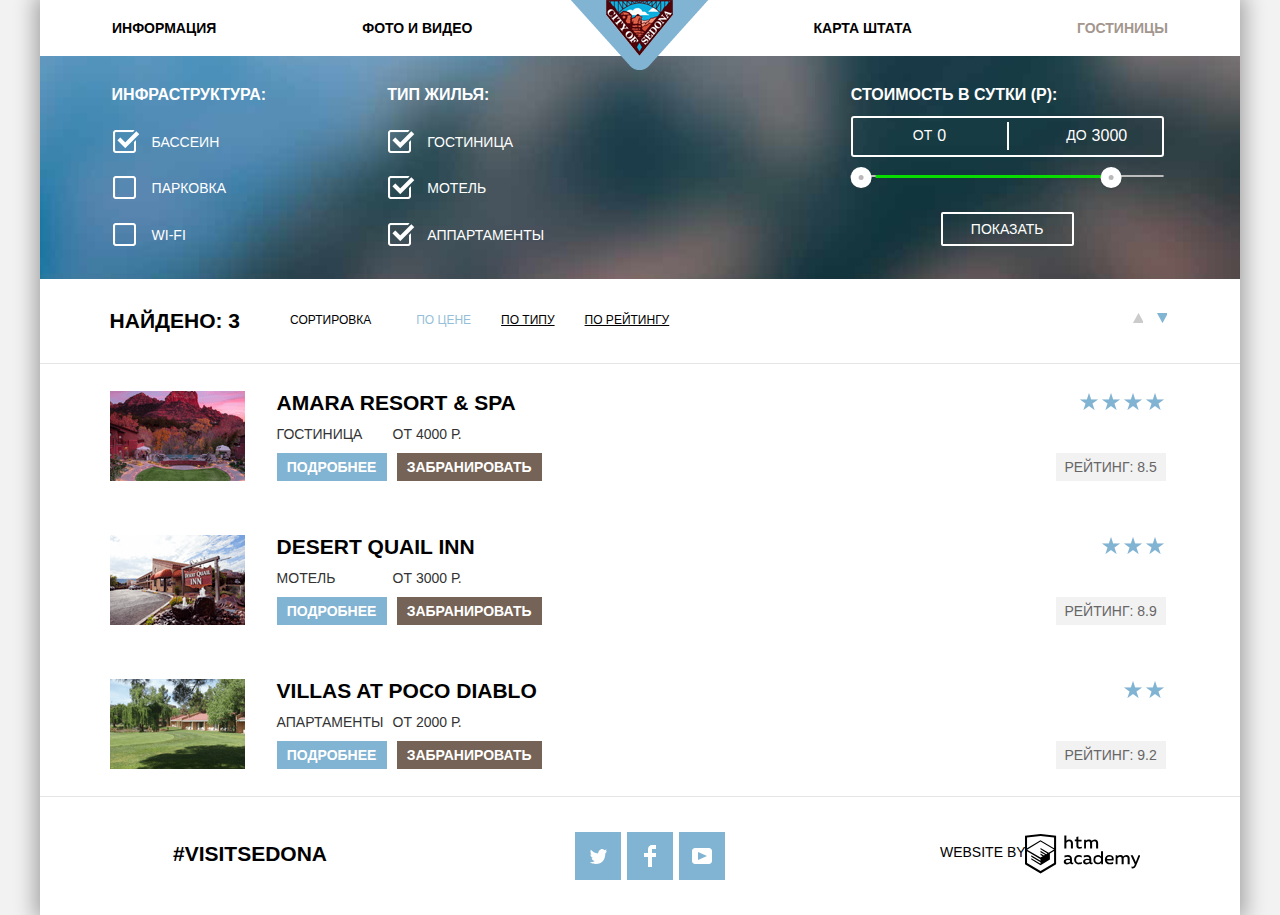
==== commit 65d2dda8: "page2 gray complite" ====
--- a/hotels.html
+++ b/hotels.html
@@ -37,7 +37,7 @@
                     </a>
                     </li>
                     <li class="navigation-item">
-                        <a href="hotels.html">
+                        <a class="current">
                         гостиницы
                     </a>
                     </li>
@@ -47,78 +47,180 @@
 
         <main class="page-content">
             <section class="select-form">
-               <div class="wrapper">
-                <h2 class="visually-hidden">выбор условий проживания</h2>
-                <form action="https://echo.htmlacademy.ru" method="post">
-                    <ul class="properties-list">
-                        <li class="properties-item">
-                            <fieldset>
-                                <legend>инфраструктура:</legend>
-                                <ul class="infrastructure">
-                                    <li class="infrastructure-item"><input class="visually-hidden" type="checkbox" checked name="pool" id="pool" value="pool"><label for="pool">Бассеин</label></li>
-                                    <li class="infrastructure-item"><input class="visually-hidden" type="checkbox" name="pool" id="parking" value="parking"><label for="parking">Парковка</label></li>
-                                    <li class="infrastructure-item"><input class="visually-hidden" type="checkbox" name="wifi" id="wifi" value="wifi"><label for="wifi">WI-FI</label></li>
-                                </ul>
-                            </fieldset>
-                        </li>
-                        <li class="properties-item">
-                            <fieldset>
-                                <legend>тип жилья:</legend>
-                                <ul class="infrastructure">
-                                    <li class="accommodation-item"><input class="visually-hidden" type="checkbox" checked name="hotel" id="hotel" value="hotel"><label for="hotel">Гостиница</label></li>
-                                    <li class="accommodation-item"><input class="visually-hidden" type="checkbox" checked name="motel" id="motel" value="motel"><label for="motel">Мотель</label></li>
-                                    <li class="accommodation-item"><input class="visually-hidden" type="checkbox" checked name="apartments" id="apartments" value="apartments"><label for="apartments">Аппартаменты</label></li>
-                                </ul>
-                            </fieldset>
-                        </li>
-                        <li class="properties-item slider">
-                            <fieldset>
-                                <legend>стоимость в сутки (р):</legend>
-                                <ul class="min-max-value">
-                                    <li class="min-value">
-                                        <label for="from">от</label>
-                                        <input  name="cash-min" id="from" value="0">
-                                    </li>
-                                    <li class="max-value">
-                                        <label for="to">до</label>
-                                        <input name="cash-max" id="to" value="3000">
-                                    </li>
-                                </ul>
-                                <div class="toggle-modul">
-                                    <div class="grad-line">
-                                        <div class="bar-line"></div>
-                                        <div class="toggle-min" tabindex="0"></div>
-                                        <div class="toggle-max" tabindex="0"></div>
+                <div class="wrapper">
+                    <h2 class="visually-hidden">выбор условий проживания</h2>
+                    <form action="https://echo.htmlacademy.ru" method="post">
+                        <ul class="properties-list">
+                            <li class="properties-item">
+                                <fieldset>
+                                    <legend>инфраструктура:</legend>
+                                    <ul class="infrastructure">
+                                        <li class="infrastructure-item"><input class="visually-hidden" type="checkbox" checked name="pool" id="pool" value="pool"><label for="pool">Бассеин</label></li>
+                                        <li class="infrastructure-item"><input class="visually-hidden" type="checkbox" name="pool" id="parking" value="parking"><label for="parking">Парковка</label></li>
+                                        <li class="infrastructure-item"><input class="visually-hidden" type="checkbox" name="wifi" id="wifi" value="wifi"><label for="wifi">WI-FI</label></li>
+                                    </ul>
+                                </fieldset>
+                            </li>
+                            <li class="properties-item">
+                                <fieldset>
+                                    <legend>тип жилья:</legend>
+                                    <ul class="infrastructure">
+                                        <li class="accommodation-item"><input class="visually-hidden" type="checkbox" checked name="hotel" id="hotel" value="hotel"><label for="hotel">Гостиница</label></li>
+                                        <li class="accommodation-item"><input class="visually-hidden" type="checkbox" checked name="motel" id="motel" value="motel"><label for="motel">Мотель</label></li>
+                                        <li class="accommodation-item"><input class="visually-hidden" type="checkbox" checked name="apartments" id="apartments" value="apartments"><label for="apartments">Аппартаменты</label></li>
+                                    </ul>
+                                </fieldset>
+                            </li>
+                            <li class="properties-item slider">
+                                <fieldset>
+                                    <legend>стоимость в сутки (р):</legend>
+                                    <ul class="min-max-value">
+                                        <li class="min-value">
+                                            <label for="from">от</label>
+                                            <input name="cash-min" id="from" value="0">
+                                        </li>
+                                        <li class="max-value">
+                                            <label for="to">до</label>
+                                            <input name="cash-max" id="to" value="3000">
+                                        </li>
+                                    </ul>
+                                    <div class="toggle-modul">
+                                        <div class="grad-line">
+                                            <div class="bar-line"></div>
+                                            <div class="toggle-min" tabindex="0"></div>
+                                            <div class="toggle-max" tabindex="0"></div>
+                                        </div>
                                     </div>
-                                </div>
-                                <a class="button" href="#">показать</a>
-                            </fieldset>
-
-                        </li>
-                    </ul>
-                </form>
+                                    <a class="button" href="#">показать</a>
+                                </fieldset>
+
+                            </li>
+                        </ul>
+                    </form>
                 </div>
             </section>
             <section class="select-field wrapper">
                 <h2 class="visually-hidden">поле выбора</h2>
                 <div class="left-group">
-                <b class="count-find">найдено: 3</b>
-                <div class="sorted-list">
-                   сортировка
-                    <ul>
-                        <li><a href="#">по цене</a></li>
-                        <li><a href="#">по типу</a></li>
-                        <li><a href="#">по рейтингу</a></li>
+                    <b class="count-find">найдено: 3</b>
+                    <div class="sorted-list">
+                        сортировка
+                        <ul>
+                            <li><a class="actived" href="#">по цене</a></li>
+                            <li><a href="#">по типу</a></li>
+                            <li><a href="#">по рейтингу</a></li>
+                        </ul>
+                    </div>
+                </div>
+                <ul class="arrow-list">
+                    <li class="arrow-up">
+                        <a href="#">
+                            <svg>
+                                <image id="icon-up-dir" width="11" height="10" xlink:href="[data-uri]"/>
+                            </svg>
+                        </a></li>
+                    <li class="arrow-down">
+                        <a href="#">
+                            <svg>
+                                <image id="icon-down-dir" width="11" height="10" xlink:href="[data-uri]"/>
+                            </svg>
+                        </a>
+                    </li>
+                </ul>
+            </section>
+            <section class="hotels-line">
+                <div class="wrapper">
+                    <ul class="hotels-list">
+                        <li class="hotels-item">
+                            <div class="block-left">
+                                <img src="img/pic1.png" width="135" height="90" alt="Amara Resort & Spa">
+                                <div class="text-info">
+                                    <h3>Amara Resort & Spa</h3>
+                                    <ul class="type-cost">
+                                        <li>Гостиница</li>
+                                        <li>От 4000 Р.</li>
+                                    </ul>
+                                    <ul class="buttons-list">
+                                        <li class="buttons-item" tabindex="0">
+                                            <a class="filter-button">подробнее</a>
+                                        </li>
+                                        <li class="buttons-item brown" tabindex="0">
+                                            <a class="filter-button">забранировать</a>
+                                        </li>
+                                    </ul>
+                                </div>
+                            </div>
+                            <div class="block-right">
+                                <ul class="stars">
+                                    <li class="star"></li>
+                                    <li class="star"></li>
+                                    <li class="star"></li>
+                                    <li class="star"></li>
+                                </ul>
+                                <span>рейтинг: 8.5</span>
+                            </div>
+                        </li>
+                        
+                        <li class="hotels-item">
+                            <div class="block-left">
+                                <img src="img/pic2.png" width="135" height="90" alt="Amara Resort & Spa">
+                                <div class="text-info">
+                                    <h3>Desert Quail Inn</h3>
+                                    <ul class="type-cost">
+                                        <li>Мотель</li>
+                                        <li>От 3000 Р.</li>
+                                    </ul>
+                                    <ul class="buttons-list">
+                                        <li class="buttons-item"  tabindex="0">
+                                            <a class="filter-button">подробнее</a>
+                                        </li>
+                                        <li class="buttons-item brown" tabindex="0">
+                                            <a class="filter-button">забранировать</a>
+                                        </li>
+                                    </ul>
+                                </div>
+                            </div>
+                            <div class="block-right">
+                                <ul class="stars">
+                                    <li class="star"></li>
+                                    <li class="star"></li>
+                                    <li class="star"></li>
+                                </ul>
+                                <span>рейтинг: 8.9</span>
+                            </div>
+                        </li>
+                        
+                        <li class="hotels-item">
+                            <div class="block-left">
+                                <img src="img/pic3.png" width="135" height="90" alt="Amara Resort & Spa">
+                                <div class="text-info">
+                                    <h3>Villas at Poco Diablo</h3>
+                                    <ul class="type-cost">
+                                        <li>Апартаменты</li>
+                                        <li>От 2000 Р.</li>
+                                    </ul>
+                                    <ul class="buttons-list">
+                                        <li class="buttons-item"  tabindex="0">
+                                            <a class="filter-button">подробнее</a>
+                                        </li>
+                                        <li class="buttons-item brown"  tabindex="0">
+                                            <a class="filter-button">забранировать</a>
+                                        </li>
+                                    </ul>
+                                </div>
+                            </div>
+                            <div class="block-right">
+                                <ul class="stars">
+                                    <li class="star"></li>
+                                    <li class="star"></li>
+                                </ul>
+                                <span>рейтинг: 9.2</span>
+                            </div>
+                        </li>
+                        
                     </ul>
                 </div>
-                </div>
-                <ul class="arrow-list">
-                    <li class="arrow-up"><a href="#">up</a></li>
-                    <li class="arrow-down"><a href="#">down</a></li>
-                </ul>
-            
             </section>
-
         </main>
         <footer class="page-footer non-absolute">
             <span>#visitsedona</span>
@@ -162,6 +264,4 @@
 </body>
 
 
-</html>
-    
-   +</html>--- a/css/main.css
+++ b/css/main.css
@@ -108,12 +108,12 @@
     outline: none;
 }
 
-.navigation-item a:hover,
-.navigation-item a:focus {
+.navigation-item a:hover:not(.current),
+.navigation-item a:focus:not(.current) {
     color: #81b3d2;
 }
 
-.navigation-item a:active {
+.navigation-item a:active:not(.current) {
     color: #000;
     opacity: 0.3;
 }
@@ -611,6 +611,11 @@
 
 /*----------------------- HOTELS ---------------------------*/
 
+.current {
+    color: #a3968e;
+    cursor: default;
+}
+
 .select-form {
     background: url('../img/blur_fone.jpg') no-repeat center;
 /*    padding: 30px 73px 17px 58px;*/
@@ -825,6 +830,11 @@
     font-size: 14px;
 }
 
+.button:hover {
+    background-color: #fff;
+    color: #000;
+}
+
 .select-field {
     display: flex;
     justify-content: space-between;
@@ -858,14 +868,170 @@
     padding: 0 15px;
 }
 
+.sorted-list a {
+    text-decoration: underline;
+}
+
+.sorted-list .actived  {
+    color: #95bfd8;
+    text-decoration:none;
+}
+
 .sorted-list li:first-child {
     margin-left: 30px;
 }
 
+.arrow-list svg {
+    height: 10px;
+    width: 10px;
+}
+
 .arrow-list {
     display: inherit;
-}
-
-.arrow-list {
-    color: rgba(255, 255, 255, 0);
-}+    width: 33px;
+}
+
+.arrow-list li {
+    margin-right: 14px;
+}
+
+/*------------- HOTELS ------------*/
+
+.hotels-line {
+    border-top: 1px solid #e5e5e5;
+    border-bottom: 1px solid #e5e5e5;    
+}
+
+.hotels-item {
+    display: flex;
+    justify-content: space-between;
+    padding: 27px 0;
+}
+
+.block-left,
+.block-right {
+    display: flex;
+}
+
+.block-left img {
+    margin-right: 32px;
+}
+
+.text-info {
+    display: flex;
+    flex-direction: column;
+    justify-content: space-between;
+    cursor: pointer;
+}
+
+.text-info h3 {
+    margin: 0;
+    text-transform: uppercase;
+    padding: 0;
+    font-size: 21px;
+    font-weight: bold;
+}
+
+.text-info h3:hover {
+    color: #81b2d2;
+}
+
+.text-info h3:active {
+    color: #cacaca;
+}
+
+.type-cost {
+    display: flex;
+    text-transform: uppercase;
+    color: #333;
+    font-size: 14px;
+}
+
+.type-cost li {
+    width: 116px; 
+}
+
+.buttons-list {
+    display: flex;
+}
+
+.buttons-item {
+    background-color: #81b3d2;
+    width: 110px;
+    text-align: center;
+    margin-right: 10px;
+}
+
+.buttons-item a {
+    outline: none;
+}
+
+
+.buttons-item:hover,
+.buttons-item:focus {
+    background-color: #669ebf;
+}
+
+.buttons-item:active {
+    background-color: #5596be;
+}
+
+.buttons-item:active a {
+    opacity: 0.3;
+}
+
+.brown {
+    background-color: #766357;
+    width: 145px;
+}
+
+.brown:hover,
+.brown:focus {
+    background-color: #604e44;
+}
+
+.brown:active {
+    background-color: #503e32;
+}
+
+.buttons-item a {
+    font-size: 14px;
+    line-height: 28px;
+    color: #fff;
+    font-weight: bold;
+}
+
+.stars {
+    display: flex;
+    justify-content: flex-end;
+}
+
+.star {
+    width: 22px;
+    height: 20px;
+    background: url('../img/star.png') no-repeat center;
+}
+
+.block-right {
+    justify-content: space-between;
+    flex-direction: column;
+}
+
+.block-right span {
+    text-transform: uppercase;
+    font-size: 14px;
+    width: 110px;
+    text-align: center;
+    color: #666;
+    background-color: #f2f2f2;
+    line-height: 28px;
+}
+
+
+
+
+
+
+
+
+
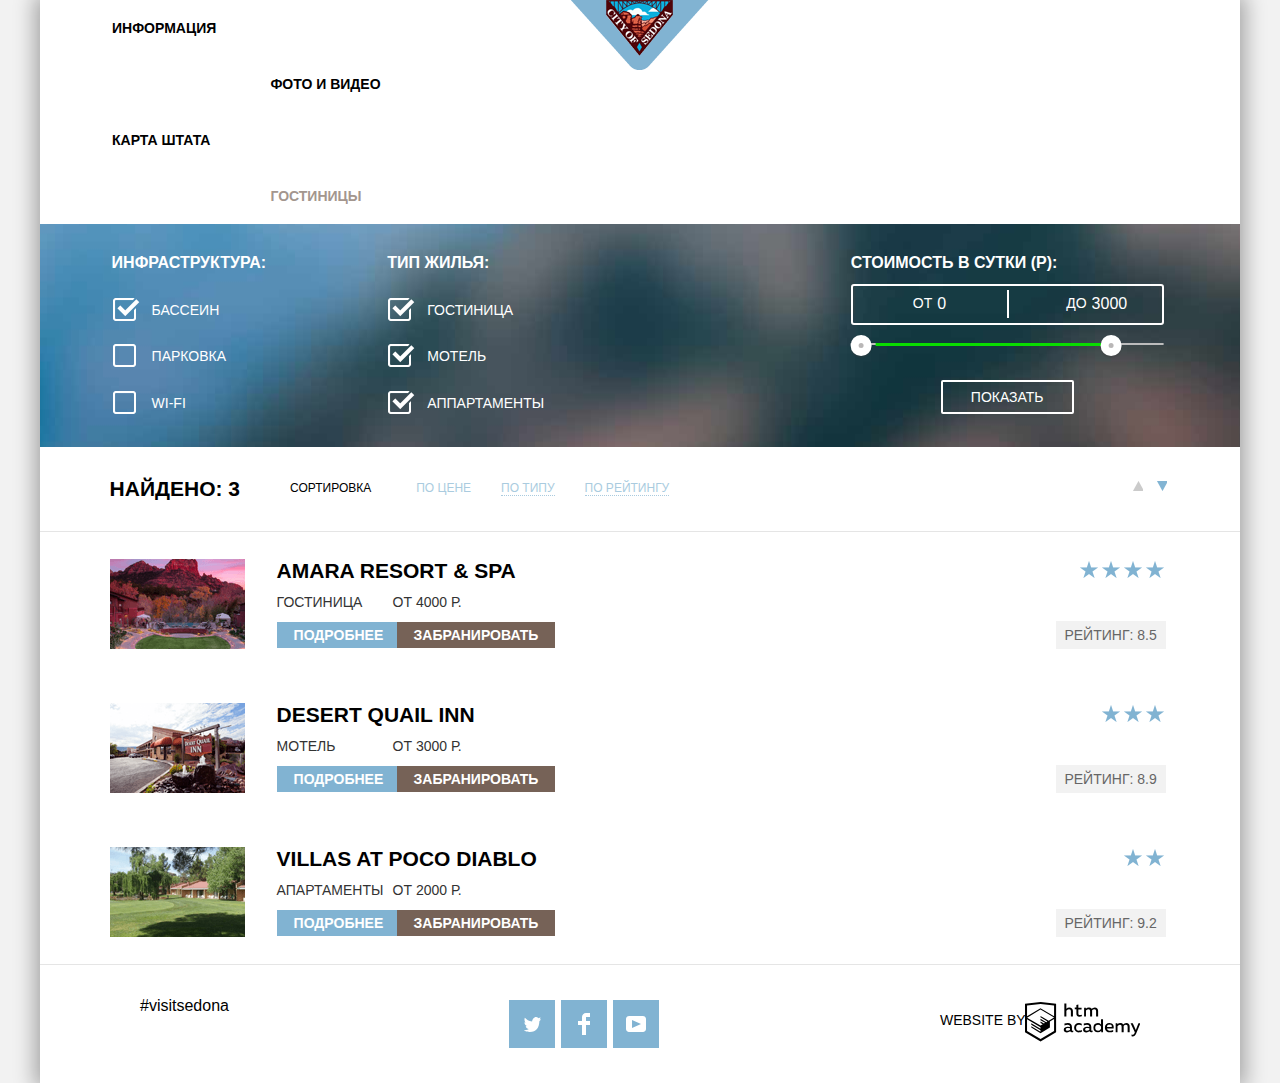
==== commit 34b1244c: "editing begin" ====
--- a/hotels.html
+++ b/hotels.html
@@ -141,11 +141,11 @@
                                         <li>От 4000 Р.</li>
                                     </ul>
                                     <ul class="buttons-list">
-                                        <li class="buttons-item" tabindex="0">
-                                            <a class="filter-button">подробнее</a>
-                                        </li>
-                                        <li class="buttons-item brown" tabindex="0">
-                                            <a class="filter-button">забранировать</a>
+                                        <li class="buttons-item">
+                                            <a href="#" class="filter-button">подробнее</a>
+                                        </li>
+                                        <li class="buttons-item">
+                                            <a href="#" class="filter-button brown">забранировать</a>
                                         </li>
                                     </ul>
                                 </div>
@@ -171,11 +171,11 @@
                                         <li>От 3000 Р.</li>
                                     </ul>
                                     <ul class="buttons-list">
-                                        <li class="buttons-item"  tabindex="0">
-                                            <a class="filter-button">подробнее</a>
-                                        </li>
-                                        <li class="buttons-item brown" tabindex="0">
-                                            <a class="filter-button">забранировать</a>
+                                        <li class="buttons-item">
+                                            <a href="#" class="filter-button">подробнее</a>
+                                        </li>
+                                        <li class="buttons-item">
+                                            <a href="#" class="filter-button brown">забранировать</a>
                                         </li>
                                     </ul>
                                 </div>
@@ -200,11 +200,11 @@
                                         <li>От 2000 Р.</li>
                                     </ul>
                                     <ul class="buttons-list">
-                                        <li class="buttons-item"  tabindex="0">
-                                            <a class="filter-button">подробнее</a>
-                                        </li>
-                                        <li class="buttons-item brown"  tabindex="0">
-                                            <a class="filter-button">забранировать</a>
+                                        <li class="buttons-item">
+                                            <a href="#" class="filter-button">подробнее</a>
+                                        </li>
+                                        <li class="buttons-item">
+                                            <a href="#" class="filter-button brown">забранировать</a>
                                         </li>
                                     </ul>
                                 </div>
--- a/css/main.css
+++ b/css/main.css
@@ -32,6 +32,9 @@
 }
 
 .shadow-block {
+    max-width: 1200px;
+    min-width: 768px;
+    margin: 0 auto;
     background-color: #fff;
     box-shadow: 0 0 20px 5px rgba(0, 0, 0, 0.33);
 }
@@ -58,8 +61,13 @@
 }
 
 .page {
+    position: relative;
     display: block;
     background-color: #f2f2f2;
+}
+
+.page-header {
+    padding: 0 6%;
 }
 
 .wrapper {
@@ -75,29 +83,43 @@
     z-index: 2;
 }
 
+.logo a {
+    transition: 0.3s;
+}
+
+.logo a:hover img {
+    transition: 0.3s;
+}
+
+.logo a:hover,
+.logo a:focus {
+    opacity: 0.8;
+    outline: none;
+}
+
+.logo a:hover img,
+.logo a:focus img {
+    transform: scale(1.2);
+}
+
 .page-navigation {
-    display: flex;
-    justify-content: space-between;
     background-color: #fff;
-    padding: 0 6%;
-}
-
-.navigation-list-left,
-.navigation-list-right {
-    display: flex;
-    flex-grow: 1;
-}
-
-.navigation-list-right {
-    justify-content: flex-end;
-}
-
-.navigation-list-left .navigation-item:nth-child(1){
-    margin-right: 27%;
-}
-
-.navigation-list-right .navigation-item:nth-child(2){
-    margin-left: 32%;
+}
+
+.navigation-list {
+    display: flex;
+}
+
+.navigation-item:first-child {
+    margin-right: 14%;
+}
+
+.navigation-item:nth-child(3) {
+    margin-left: auto;
+}
+
+.navigation-item:last-child {
+    margin-left: 15%;
 }
 
 .navigation-item a {
@@ -118,57 +140,41 @@
     opacity: 0.3;
 }
 
-.tagline-images {
-    margin-bottom: 32px;
-/*    min-width: 890px;*/
-}
-
-.intro {
+.promo {
+    padding: 10px auto;
+}
+
+.background-photo {
+    position: relative;
     background: url('../img/intro_layer_background.jpg') no-repeat center;
-    background-size:100%;
-    background-position-y: -220px;
-    height: 500px;
-    position: relative;
-    margin-bottom: 64px;
-    transition: 1s;
-}
-
-.intro:hover {
-    background-size: 104%;
-}
-
-.intro-text {
-    background: url('../img/sedona_header.png');
-    background-repeat: no-repeat;
-    background-size:contain;
-    height: 500px;
-    position: absolute;
-    top: 72px;
-    left: 50%;
-    transform: translateX(-50%);
-    width: 458px;
-    height:352px;
-    
-}
-
-.mask {
-    position: absolute;
+    background-position-y : -215px;
+    transition: 0.5s;
+    display: flex;
+    background-size: 100%;
+    padding-top: 76px;
+    padding-bottom: 80px;
+    justify-content: center;
+    margin-bottom: 60px;
+}
+
+.background-photo::after {
+    position: absolute;
+    content: '';
+    width: 100%;
     background: url('../img/layer_mask.png') no-repeat center;
-    background-size: 100% 100%;
-    display: block;
+    background-size: 100% 57px;
+    bottom: 0;
     height: 57px;
-    bottom: 0;
-    width: 100%;
-}
-
-.tagline-text {
-    display: block;
-    padding: 0;
+}
+
+.promo-text {
+    text-transform: uppercase;
     font-size: 21px;
     line-height: 26px;
     font-weight: bold;
-    text-transform: uppercase;
     text-align: center;
+    margin: 0 30%;
+    min-width: 550px;
 }
 
 .attractions span {
@@ -433,11 +439,33 @@
     position: absolute;
     display: block;
     top: 6px;
-    right: 5px;
+    right: 15px;
     width: 25px;
     height: 25px;
     cursor: pointer;
     background: none;
+    opacity: 0.4;
+}
+
+.calendr-date-into svg path {
+    fill: black;
+}
+
+.calendr-date-into svg rect {
+    fill: black;
+}
+
+.calendr-date-into:hover,
+.calendr-date-into:focus {
+    opacity: 1;
+}
+
+.calendr-date-into:active svg path {
+    fill: #81b3d2;
+}
+
+.calendr-date-into:active svg rect {
+    fill: #81b3d2;
 }
 
 .counter {
@@ -529,7 +557,7 @@
     background-color: rgba(255, 255, 255, 0.71);
 }
 
-.page-footer span {
+.page-footer p {
     padding: 0;
     margin: 0;
     font-size: 21px;
@@ -663,7 +691,8 @@
     padding: 10px 0 20px 40px;
     font-size: 14px;
     text-transform: uppercase;
-    color: #ffffff
+    color: #ffffff;
+    transition: 0.3s;
 }
 
 .properties-item li:last-child label {
@@ -686,6 +715,11 @@
 
 .properties-item input[type="checkbox"] ~ label::before {
     background: url('../img/checkbox-off.png') no-repeat center;
+}
+
+.properties-item input[type="checkbox"]:hover ~ label,
+.properties-item input[type="checkbox"]:focus ~ label {
+    margin-left: 10px;
 }
 
 /*------------------- TOGGLE MODUL ---------------------*/
@@ -830,7 +864,8 @@
     font-size: 14px;
 }
 
-.button:hover {
+.button:hover,
+.button:focus {
     background-color: #fff;
     color: #000;
 }
@@ -869,12 +904,26 @@
 }
 
 .sorted-list a {
-    text-decoration: underline;
+    color: #95bfd8;
+    outline: none;
+    border-bottom: 1px dotted #95bfd8;
+    opacity: 0.8;
+    transition: 0.3s;
+}
+
+.sorted-list a:hover,
+.sorted-list a:focus {
+    opacity: 1;
+    border-bottom: 1px dotted rgb(0, 0, 0);
+}
+
+.sorted-list a:active {
+     color: #000;
 }
 
 .sorted-list .actived  {
     color: #95bfd8;
-    text-decoration:none;
+    border-bottom: 1px dotted rgba(255, 255, 255, 0);
 }
 
 .sorted-list li:first-child {
@@ -956,49 +1005,42 @@
 }
 
 .buttons-item {
-    background-color: #81b3d2;
     width: 110px;
     text-align: center;
     margin-right: 10px;
 }
 
 .buttons-item a {
+    background-color: #81b3d2;
+    padding: 5px 17px;
     outline: none;
-}
-
-
-.buttons-item:hover,
-.buttons-item:focus {
-    background-color: #669ebf;
-}
-
-.buttons-item:active {
-    background-color: #5596be;
-}
-
-.buttons-item:active a {
-    opacity: 0.3;
-}
-
-.brown {
-    background-color: #766357;
-    width: 145px;
-}
-
-.brown:hover,
-.brown:focus {
-    background-color: #604e44;
-}
-
-.brown:active {
-    background-color: #503e32;
-}
-
-.buttons-item a {
     font-size: 14px;
     line-height: 28px;
     color: #fff;
     font-weight: bold;
+}
+
+
+.buttons-item a:hover,
+.buttons-item a:focus {
+    background-color: #669ebf;
+}
+
+.buttons-item a:active {
+    background-color: #5596be;
+}
+
+.buttons-item:active a {
+    color: rgba(255, 255, 255, 0.3);
+}
+
+.buttons-item .brown {
+    background-color: #766257;
+}
+
+.buttons-item .brown:hover,
+.buttons-item .brown:focus {
+    background-color: #604e44;
 }
 
 .stars {
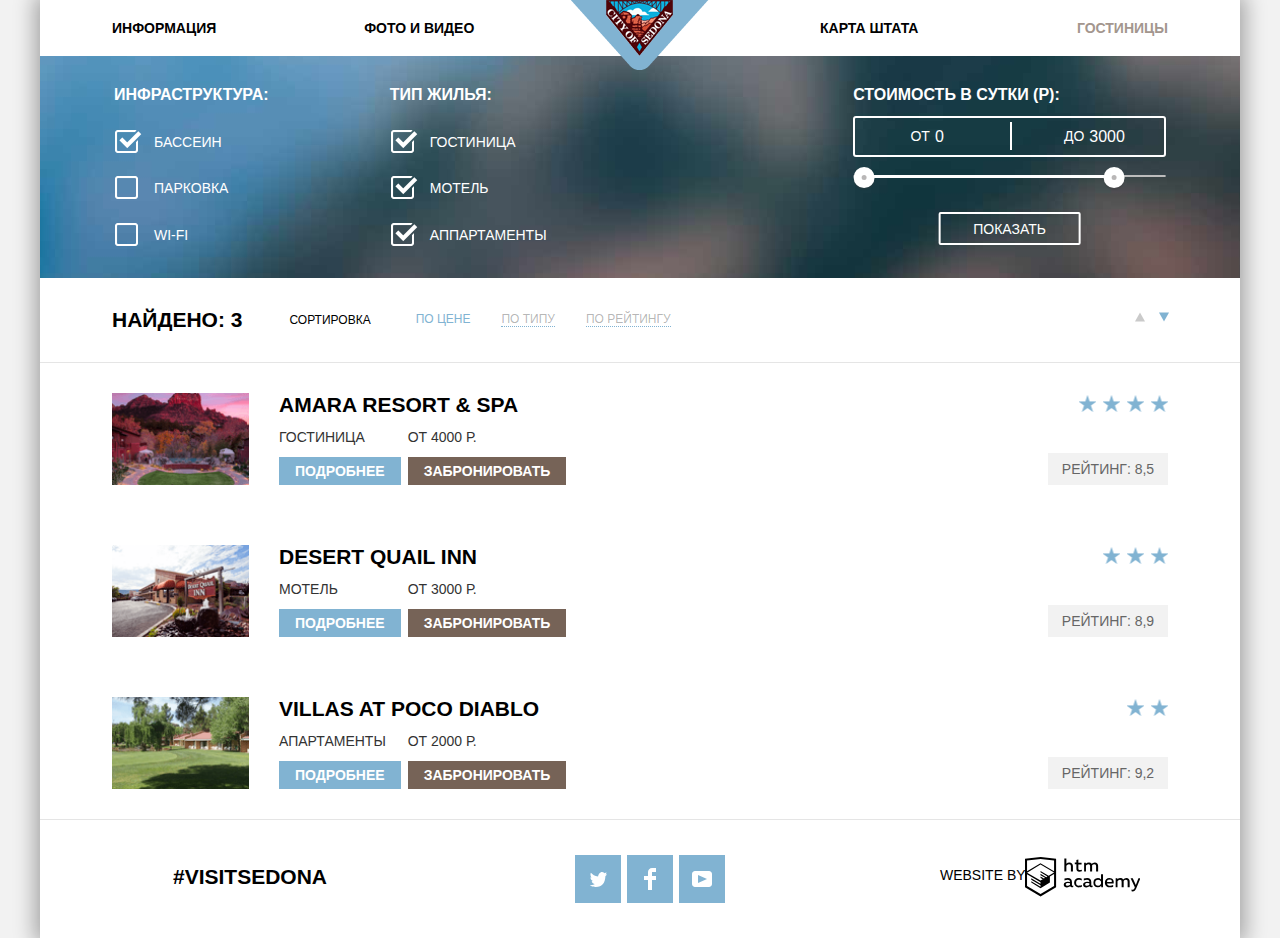
==== commit 6c6a9354: "SEDONA COMPLITE" ====
--- a/hotels.html
+++ b/hotels.html
@@ -11,43 +11,40 @@
 
 <body class="page borders">
     <div class="shadow-block container">
-        <header class="page-header container">
-            <div class="logo">
-                <a href="index.html">
-            <img src="img/logo.png" width="" height="" alt="логотип компании">
-           </a>
-            </div>
-            <nav class="page-navigation">
-                <ul class="navigation-list-left">
-                    <li class="navigation-item">
-                        <a href="#">
+        <header class="page-header">
+        <nav class="page-navigation">
+        <div class="logo">
+            <a href="index.html">
+                <img src="img/logo.png" width="138" height="70" alt="логотип компании">
+            </a>
+        </div>
+            <ul class="navigation-list">
+                <li class="navigation-item">
+                    <a href="#">
                         информация
                     </a>
-                    </li>
-                    <li class="navigation-item">
-                        <a href="#">
+                </li>
+                <li class="navigation-item">
+                    <a href="#">
                         фото и видео
                     </a>
-                    </li>
-                </ul>
-                <ul class="navigation-list-right">
-                    <li class="navigation-item">
-                        <a href="#">
+                </li>
+                <li class="navigation-item">
+                    <a href="#">
                         карта штата
                     </a>
-                    </li>
-                    <li class="navigation-item">
-                        <a class="current">
+                </li>
+                <li class="navigation-item">
+                    <a class="current">
                         гостиницы
                     </a>
-                    </li>
-                </ul>
-            </nav>
-        </header>
-
-        <main class="page-content">
+                </li>
+            </ul>
+        </nav>
+    </header>
+
+       <main class="page-content">
             <section class="select-form">
-                <div class="wrapper">
                     <h2 class="visually-hidden">выбор условий проживания</h2>
                     <form action="https://echo.htmlacademy.ru" method="post">
                         <ul class="properties-list">
@@ -77,11 +74,11 @@
                                     <ul class="min-max-value">
                                         <li class="min-value">
                                             <label for="from">от</label>
-                                            <input name="cash-min" id="from" value="0">
+                                            <input name="cash-min" id="from" value="0" autocomplete="off">
                                         </li>
                                         <li class="max-value">
                                             <label for="to">до</label>
-                                            <input name="cash-max" id="to" value="3000">
+                                            <input name="cash-max" id="to" value="3000"  autocomplete="off">
                                         </li>
                                     </ul>
                                     <div class="toggle-modul">
@@ -91,139 +88,114 @@
                                             <div class="toggle-max" tabindex="0"></div>
                                         </div>
                                     </div>
-                                    <a class="button" href="#">показать</a>
+                                    <button type="submit" class="button" href="#">показать</button>
                                 </fieldset>
-
                             </li>
                         </ul>
                     </form>
-                </div>
             </section>
-            <section class="select-field wrapper">
+            <section class="select-field">
                 <h2 class="visually-hidden">поле выбора</h2>
-                <div class="left-group">
                     <b class="count-find">найдено: 3</b>
-                    <div class="sorted-list">
-                        сортировка
-                        <ul>
-                            <li><a class="actived" href="#">по цене</a></li>
-                            <li><a href="#">по типу</a></li>
-                            <li><a href="#">по рейтингу</a></li>
+                        <span>сортировка</span>
+                        <ul class="user-sort">
+                            <li><a class="active" href="#" rel="nofollow">по цене</a></li>
+                            <li><a href="#"  rel="nofollow">по типу</a></li>
+                            <li><a href="#"  rel="nofollow">по рейтингу</a></li>
                         </ul>
-                    </div>
-                </div>
                 <ul class="arrow-list">
-                    <li class="arrow-up">
-                        <a href="#">
-                            <svg>
-                                <image id="icon-up-dir" width="11" height="10" xlink:href="[data-uri]"/>
+                    <li>
+                        <a class="arrow-up" href="#" rel="nofollow">
+                            <svg version="1.1" id="arrow-up" xmlns: x="0px" y="0px"
+                                     width="11px" height="10px" viewBox="0 0 11 10" enable-background="new 0 0 11 10" xml:space="preserve">
+                                    <polyline fill="#000" points="5.5,0 0,10 11,10 "/>
                             </svg>
                         </a></li>
-                    <li class="arrow-down">
-                        <a href="#">
-                            <svg>
-                                <image id="icon-down-dir" width="11" height="10" xlink:href="[data-uri]"/>
+                    <li>
+                        <a class="arrow-down selected" href="#"  rel="nofollow">
+                                    <svg version="1.1" id="arrow-down" xmlns: x="0px" y="0px"
+                                     width="11px" height="10px" viewBox="0 0 11 10" enable-background="new 0 0 11 10" xml:space="preserve">
+                                    <polyline fill="#000" points="5.5,10 0,0 11,0 "/>
                             </svg>
                         </a>
                     </li>
                 </ul>
             </section>
-            <section class="hotels-line">
-                <div class="wrapper">
-                    <ul class="hotels-list">
-                        <li class="hotels-item">
-                            <div class="block-left">
-                                <img src="img/pic1.png" width="135" height="90" alt="Amara Resort & Spa">
-                                <div class="text-info">
-                                    <h3>Amara Resort & Spa</h3>
-                                    <ul class="type-cost">
-                                        <li>Гостиница</li>
-                                        <li>От 4000 Р.</li>
-                                    </ul>
-                                    <ul class="buttons-list">
-                                        <li class="buttons-item">
-                                            <a href="#" class="filter-button">подробнее</a>
-                                        </li>
-                                        <li class="buttons-item">
-                                            <a href="#" class="filter-button brown">забранировать</a>
-                                        </li>
-                                    </ul>
-                                </div>
-                            </div>
-                            <div class="block-right">
-                                <ul class="stars">
-                                    <li class="star"></li>
-                                    <li class="star"></li>
-                                    <li class="star"></li>
-                                    <li class="star"></li>
-                                </ul>
-                                <span>рейтинг: 8.5</span>
-                            </div>
-                        </li>
-                        
-                        <li class="hotels-item">
-                            <div class="block-left">
-                                <img src="img/pic2.png" width="135" height="90" alt="Amara Resort & Spa">
-                                <div class="text-info">
-                                    <h3>Desert Quail Inn</h3>
-                                    <ul class="type-cost">
-                                        <li>Мотель</li>
-                                        <li>От 3000 Р.</li>
-                                    </ul>
-                                    <ul class="buttons-list">
-                                        <li class="buttons-item">
-                                            <a href="#" class="filter-button">подробнее</a>
-                                        </li>
-                                        <li class="buttons-item">
-                                            <a href="#" class="filter-button brown">забранировать</a>
-                                        </li>
-                                    </ul>
-                                </div>
-                            </div>
-                            <div class="block-right">
-                                <ul class="stars">
-                                    <li class="star"></li>
-                                    <li class="star"></li>
-                                    <li class="star"></li>
-                                </ul>
-                                <span>рейтинг: 8.9</span>
-                            </div>
-                        </li>
-                        
-                        <li class="hotels-item">
-                            <div class="block-left">
-                                <img src="img/pic3.png" width="135" height="90" alt="Amara Resort & Spa">
-                                <div class="text-info">
-                                    <h3>Villas at Poco Diablo</h3>
-                                    <ul class="type-cost">
-                                        <li>Апартаменты</li>
-                                        <li>От 2000 Р.</li>
-                                    </ul>
-                                    <ul class="buttons-list">
-                                        <li class="buttons-item">
-                                            <a href="#" class="filter-button">подробнее</a>
-                                        </li>
-                                        <li class="buttons-item">
-                                            <a href="#" class="filter-button brown">забранировать</a>
-                                        </li>
-                                    </ul>
-                                </div>
-                            </div>
-                            <div class="block-right">
-                                <ul class="stars">
-                                    <li class="star"></li>
-                                    <li class="star"></li>
-                                </ul>
-                                <span>рейтинг: 9.2</span>
-                            </div>
-                        </li>
-                        
-                    </ul>
-                </div>
+            <section class="result-list">
+            <h2 class="visually-hidden">результат сортировки отелей</h2>
+                <ul class="hotel-list">
+                    <li class="hotel-item">
+                        <img src="img/pic1.png" width="137" height="92" alt="Amara Resort & Spa">
+                        <div class="info">
+                            <a href="#"><h3>Amara Resort & Spa</h3></a>
+                            <div class="col-left">
+                                <p>гостиница</p>
+                                <a class="button-result blue">подробнее</a>
+                            </div>
+                            <div class="col-right">
+                                <p>от 4000 р.</p>
+                                <a class="button-result brown">забронировать</a>
+                            </div>
+                        </div>
+                        <div class="rating">
+                            <ul class="stars-wrapper">
+                                <li class="star"></li>
+                                <li class="star"></li>
+                                <li class="star"></li>
+                                <li class="star"></li>
+                            </ul>
+                            <p>Рейтинг: 8,5</p>
+                        </div>
+                    </li>
+                    <li class="hotel-item">
+                        <img src="img/pic2.png" width="137" height="92" alt="Amara Resort & Spa">
+                        <div class="info">
+                            <a href="#"><h3>Desert Quail Inn</h3></a>
+                            <div class="col-left">
+                                <p>мотель</p>
+                                <a class="button-result blue">подробнее</a>
+                            </div>
+                            <div class="col-right">
+                                <p>от 3000 р.</p>
+                                <a class="button-result brown">забронировать</a>
+                            </div>
+                        </div>
+                        <div class="rating">
+                            <ul class="stars-wrapper">
+                                <li class="star"></li>
+                                <li class="star"></li>
+                                <li class="star"></li>
+                            </ul>
+                            <p>Рейтинг: 8,9</p>
+                        </div>
+                    </li>
+                    <li class="hotel-item">
+                        <img src="img/pic3.png" width="137" height="92" alt="Amara Resort & Spa">
+                        <div class="info">
+                            <a href="#"><h3>Villas at Poco Diablo</h3></a>
+                            <div class="col-left">
+                                <p>апартаменты</p>
+                                <a class="button-result blue">подробнее</a>
+                            </div>
+                            <div class="col-right">
+                                <p>от 2000 р.</p>
+                                <a class="button-result brown">забронировать</a>
+                            </div>
+                        </div>
+                        <div class="rating">
+                            <ul class="stars-wrapper">
+                                <li class="star"></li>
+                                <li class="star"></li>
+                            </ul>
+                            <p>Рейтинг: 9,2</p>
+                        </div>
+                    </li>
+                </ul>
             </section>
+            
         </main>
         <footer class="page-footer non-absolute">
-            <span>#visitsedona</span>
+            <p>#visitsedona</p>
             <ul class="social-list">
                 <li class="social-item">
                     <a class="svg-center" href="#">
--- a/css/main.css
+++ b/css/main.css
@@ -1,6 +1,6 @@
 .borders {
     outline: 1px solid black;
-    background-color: red;
+/*    background-color: red;*/
 }
 
 html {
@@ -32,6 +32,7 @@
 }
 
 .shadow-block {
+    position: relative;
     max-width: 1200px;
     min-width: 768px;
     margin: 0 auto;
@@ -73,7 +74,7 @@
 .wrapper {
     max-width: 1056px;
     min-width: 678px;
-    margin: 0 5.8%;
+    margin: 0 6%;
 }
 
 .logo {
@@ -141,7 +142,7 @@
 }
 
 .promo {
-    padding: 10px auto;
+    margin-bottom: 33px;
 }
 
 .background-photo {
@@ -155,6 +156,10 @@
     padding-bottom: 80px;
     justify-content: center;
     margin-bottom: 60px;
+}
+
+.background-photo:hover {
+    background-size: 105%;
 }
 
 .background-photo::after {
@@ -173,96 +178,129 @@
     line-height: 26px;
     font-weight: bold;
     text-align: center;
-    margin: 0 30%;
+    margin: 0 24%;
     min-width: 550px;
 }
 
-.attractions span {
+.reasons > p {
     display: block;
     color: #333;
     font-size: 14px;
     text-transform: uppercase;
     text-align: center;
-    margin-bottom: 60px;
-}
-
-.image-line {
-    display: flex;
-}
-
-.image-line-text {
-    display: flex;
-    flex-direction: column;
-    justify-content: center;
+    margin-bottom: 57px;
+}
+
+.reason-list {
+    display: flex;
+    flex-wrap: wrap;
+    list-style-type: none;
+    margin: 0;
+    padding: 0;
+}
+
+.reason-item{
+    display: flex;
+    flex-wrap: wrap;
+}
+
+.reason-item-info {
     text-align: center;
     background-color: #81b3d2;
     width: 33.333%;
-    padding: 50px 10px;
+    padding: 25px 10px 56px;
     color: #fff;
     min-width: 256px;
 
 }
 
-.image-line-text b {
+.reason-item-info p:first-child {
     font-size: 21px;
     line-height: 21px;
     font-weight: bold;
     text-transform: uppercase;
-    padding-bottom: 25px;
-}
-
-.image-line-text span {
+    padding-bottom: 5px;
+}
+
+.reason-item-info p:nth-child(2) {
     font-size: 14px;
     padding: 0;
     margin: 0;
-    color: #fff;
     line-height: 21px;
     font-weight: 400;
     text-transform: uppercase;
-    margin-bottom: 20px;
-}
-
-.image-line-text p {
+    margin-bottom: 21px;
+}
+
+.reason-item-info p:last-child {
     font-size: 14px;
     line-height: 21px;
     font-weight: 400;
     text-transform: uppercase;
-    margin: 0 45px;
-}
-
-.image-line-town {
+    margin: 0 36px;
+}
+
+.image-wraper {
     overflow: hidden;
     flex-grow: 1;
+}
+
+.image-wraper:hover {
+    background-size:105%;
+}
+
+.sedona {
     background: url('../img/image_line_1.jpg') no-repeat center;
     background-size:100%;
     transition: 1s;
 }
 
-.right-layer {
-    overflow: hidden;
-    flex-grow: 1;
+.brige {
     background: url('../img/brige.jpg') no-repeat center;
     background-size:100%;
     transition: 1s;
 }
 
-.image-line-town:hover,
-.right-layer:hover {
-    background-size:110%;
+.reverse {
+    flex-direction: row-reverse;
+}
+
+.gray p:first-child {
+    color: #000;
+}
+
+.gray {
+    background-color: #eee;
+    color: #333;
+    width: 100%;
+}
+
+.gray p:first-child {
+    padding: 0 29%;
+}
+
+.gray p:last-child {
+    padding: 0 4%;
+}
+
+.big {
+    flex-basis: 100%;
+}
+
+.litle {
+    width: 33.33%;
 }
 
 .services-list {
     display: flex;
     justify-content: space-between;
-    padding-bottom: 60px;
+    padding-bottom: 62px;
 }
 
 .services-item {
+    text-transform: uppercase;
     text-align: center;
     width: 33.333%;
-}
-
-.services-item a {
     display: block;
     cursor: pointer;
     text-align: center;
@@ -273,17 +311,17 @@
     transition: 0.3s;
 }
 
-.services-list li:nth-child(1) a {
+.home {
     background: url('../img/icon-1.png') no-repeat center;
     background-position: 50% 60px;
 }
 
-.services-list li:nth-child(2) a {
+.food {
     background: url('../img/icon-2.png') no-repeat center;
     background-position: 50% 60px;
 }
 
-.services-list li:nth-child(3) a {
+.souvenirs {
     background: url('../img/icon-3.png') no-repeat center;
     background-position: 50% 60px;
 }
@@ -297,86 +335,220 @@
     padding: 23px 56px;
 }
 
-.services-item a:hover,
-.services-item a:focus {
-    color: #81b3d2;
-}
-
-.services-item a:active {
-    color: #1b748d;
-}
-.attractions-list {
-    display: flex;
-}
-
-.attractions-list .image-line-text {
-    width: auto;
-}
-
-.attractions-item .image-line-text {
-    background-color: #eee;
+.hotel-search {
+    background-color: #fff;
+    position: relative;
+}
+
+.search {
+    position: relative;
+    margin: 0 26.3%;
+    display: flex;
+    background-color: #fff;
+    flex-direction: column;
+    align-items: center;
+    text-transform: uppercase;
+    padding-top: 26px;
+    z-index:10;
+}
+
+.search p {
+    text-align: center;
+}
+
+.search p:first-child {
+    font-size: 30px;
+    font-weight: bold;
+    margin-bottom: 12px;
+}
+
+.search p:nth-child(2) {
+    font-size: 14px;
+    line-height: 24px;
     color: #333;
-}
-
-.attractions-item {
-    width: 33.333%
-}
-
-.attractions-item .image-line-text span {
-    color: #333;
-}
-
-.registration {
-    position: relative;
-    background-color: #fff;
-    text-align: center;
-    text-transform: uppercase;
-    color: #333;
-    font-size: 14px;
-    line-height: 24px;
-    padding-top: 60px;
-    z-index: 2;
-}
-
-.registration b {
-    font-size: 30px;
-    color: #000;
-    padding-top: 10px;
-}
-
-.registration p {
-    padding: 15px;
-    padding-bottom: 34px;
-}
-
-.switcher-form-btn {
-    display: block;
+    padding-bottom: 31px;
+}
+
+.search-button {
+    width: 100%;
     font-size: 21px;
     font-weight: bold;
-    text-align: center;
-    width: 47%;
-    bottom: 0;
-    left: 20px;
-    margin: 0 auto;
-    padding: 30px 0;
+    text-transform: uppercase;
+    border: none;
+    background-color: #766357;
+    padding: 31px 0;
+    cursor: pointer;
+    transition: 0.4s;
     color: #fff;
-    background-color: #766357;
-    transition: 0.3s;
-}
-
-.switcher-form-btn:hover,
-.switcher-form-btn:focus {
+}
+
+.search-button:hover,
+.search-button:focus {
     background-color: #604e43;
-}
-
-.switcher-form-btn:active {
+
+}.search-button:active {
     background-color: #503e33;
     color: rgba(255, 255, 255, 0.3);
 }
 
+.search-form {
+    position: absolute;
+    display: flex;
+    top: 290px;
+    flex-wrap: wrap;
+    background-color: #fff;
+    left: 50%;
+    transform: translateX(-50%);
+    width: 47.5%;
+    margin: 0;
+    z-index: 5;
+    padding: 58px 57px;
+    font-size: 14px;
+    font-weight: bold;
+    transition: 0.6s;
+}
+
+.not-visible {
+    top: 0;
+    padding: 0 57px;
+    opacity: 0;
+}
+
+.data-enter,
+.data-out {
+    position: relative;
+    display: flex;
+    flex-basis: 100%;
+    text-transform: uppercase;
+    line-height: 38px;
+    margin-bottom: 30px;
+}
+
+.data-input {
+    margin-left: auto;
+    width: 76%;
+    border: none;
+    height: 38px;
+    background-color: #f2f2f2;
+    text-transform: uppercase;
+    font-size: 14px;
+    font-weight: bold;
+    padding: 0 40px 0 15px;
+}
+
+.count-input {
+    width: 38px;
+    border: none;
+    height: 38px;
+    background-color: #f2f2f2;
+    text-transform: uppercase;
+    font-size: 14px;
+    font-weight: bold;
+    padding: 0 15px;
+    outline: none;
+}
+
+.data-input:hover,
+.count-input:hover {
+    background-color: #ebebeb;
+}
+
+.data-input:focus,
+.count-input:focus {
+    background-color: #fff;
+    outline: 2px solid #f2f2f2;
+}
+
+.value-button {
+    width: 41px;
+    border: none;
+    height: 38px;
+    background-color: #f2f2f2;
+    text-transform: uppercase;
+    font-size: 21px;
+    font-weight: bold;
+    padding: 0 15px;
+    appearance: none;
+    color: rgba(0, 0, 0, 0.3);
+    outline: none;
+}
+
+.value-button:hover,
+.value-button:focus {
+    color: #000;
+}
+
+.value-button:active {
+    color: #81b3d2;
+}
+
+.adults,
+.children {
+    display: flex;
+    flex-basis: 50%;
+    text-transform: uppercase;
+    line-height: 38px;
+    margin-bottom: 56px;
+}
+
+.adults button:first-child,
+.children button:first-child {
+    margin-left: auto;
+}
+
+.children {
+    padding-left: 50px;
+}
+
+.calendar {
+    position: absolute;
+    top: 7px;
+    width: 28px;
+    height: 25px;
+    right: 10px;
+    background-color: rgba(0, 0, 0, 0);
+    border: none;
+    color: red;
+    outline: none;
+}
+
+.calendar svg {
+    fill: rgba(0, 0, 0, 0.3);
+    transition: 0.4s;
+}
+
+.calendar:hover svg,
+.calendar:focus svg {
+    fill: rgb(0, 0, 0);
+}
+
+.calendar:active svg {
+    fill: #81b3d2;
+}
+
+.search-btn {
+    flex-basis: 100%;
+    background-color: #81b3d2;
+    text-transform: uppercase;
+    font-size: 21px;
+    font-weight: bold;
+    border: none;
+    padding: 17px;
+    color: #fff;
+    transition: 0.3s;
+}
+
+.search-btn:hover,
+.search-btn:focus {
+    background-color: #669ec0;
+
+}.search-btn:active {
+    background-color: #5496bd;
+    color: rgba(255, 255, 255, 0.3);
+}
+
 .map {
     position: relative;
-    overflow: hidden;
 }
 
 .interactive-map {
@@ -384,174 +556,11 @@
     width: 100%;
 }
 
-.hotel-find-form {
+.page-footer {
+    display: flex;
     position: absolute;
-    left: 50%;
-    width: 47%;
-    transform: translateX(-50%);
-    display: flex;
-    flex-direction: column;
-    background-color: #fff;
-    font-size: 14px;
-    font-weight: bold;
-    overflow: hidden;
-    padding: 57px 55px;
-    top: -410px;
-    transition: 0.7s;
-}
-
-.opened {
-    top: 0;
-}
-
-.date-field {
-    display: flex;
-    position: relative;
-    align-items: center;
-    margin-bottom: 30px;
-    text-transform: uppercase;
-}
-
-.date-field input {
-    font: inherit;
-    text-transform: uppercase;
-    border: none;
-    background-color: #f2f2f2;
-    padding: 11px 45px 11px 10px;
-    flex-basis: 75%;
-    margin-left: auto;
-    outline: none;
-}
-
-.date-field input:hover {
-    background-color: #ebebeb;
-}
-
-.date-field input:focus {
-    background-color: #fff;
-    outline: 2px solid #e5e5e5;
-}
-
-.calendr-date-into,
-.calendr-date-out {
-    outline: none;
-    border: none;
-    position: absolute;
-    display: block;
-    top: 6px;
-    right: 15px;
-    width: 25px;
-    height: 25px;
-    cursor: pointer;
-    background: none;
-    opacity: 0.4;
-}
-
-.calendr-date-into svg path {
-    fill: black;
-}
-
-.calendr-date-into svg rect {
-    fill: black;
-}
-
-.calendr-date-into:hover,
-.calendr-date-into:focus {
-    opacity: 1;
-}
-
-.calendr-date-into:active svg path {
-    fill: #81b3d2;
-}
-
-.calendr-date-into:active svg rect {
-    fill: #81b3d2;
-}
-
-.counter {
-    display: flex;
-    margin-bottom: 55px;
-    justify-content: space-between;
-    text-transform: uppercase;
-}
-
-.counter label {
-    display: flex;
-    width: 50%;
-    align-items: center
-}
-
-.counter label:nth-child(2) {
-    padding-left: 11%;
-}
-
-.counter input {
-    border: none;
-    text-align: center;
-    background-color: #f2f2f2;
-    padding: 12px 5px;
-    width: 37px;
-    font-weight: bold;
-    order: 2;
-}
-
-.counter input:hover {
-    background-color: #ebebeb;    
-}
-
-.counter input:focus {
-    background-color: #fff;
-    outline: 2px solid #e5e5e5;    
-}
-
-.counter button {
-    border: none;
-    width: 40px;
-    align-self: stretch;
-    background-color: #f2f2f2;
-    padding: 0;
-    margin: 0;
-    font-size: 23px;
-    font-weight: bold;
-    color: rgba(0, 0, 0, 0.23);
-    cursor: pointer;
-    transition: 0.3s;
-}
-
-.counter button:nth-child(2) {
-    margin-left: auto;
-    order: 1;
-}
-
-.counter button:nth-child(3) {
-    order: 3;
-}
-
-button[type=submit] {
-    border: none;
-    padding: 17px;
-    background-color: #82b3d3;
-    text-transform: uppercase;
-    color: #fff;
-    font-size: 21px;
-    font-weight: bold;
-    cursor: pointer;
-}
-
-button[type=submit]:hover {
-    background-color: #669ebf;
-}
-
-button[type=submit]:active {
-    background-color: #5596be;
-    color: rgba(255, 255, 255, 0.3);
-}
-
-.page-footer {
-    display: flex;
-    position: absolute;
+    bottom: 0;
     width: 100%;
-    bottom: 0;
     justify-content: space-between;
     padding: 32px 100px;
     background-color: rgba(255, 255, 255, 0.71);
@@ -609,6 +618,7 @@
 
 .html-label path {
     fill: #000;
+    transition: 0.4s;
 }
 
 .html-label {
@@ -617,9 +627,11 @@
     height: 44px;
     padding-top: 5px;
     padding-left: 85px;
-}
-
-.html-label:hover path {
+    outline: none;
+}
+
+.html-label:hover path,
+.html-label:focus path {
     fill: #81b3d2;
 }
 
@@ -644,9 +656,13 @@
     cursor: default;
 }
 
+.navigation-item .current {
+    cursor: default;
+}
+
 .select-form {
     background: url('../img/blur_fone.jpg') no-repeat center;
-/*    padding: 30px 73px 17px 58px;*/
+    padding: 30px 6% 17px 6%;
     padding-top: 30px;
     padding-bottom: 17px;
 }
@@ -795,16 +811,15 @@
 .bar-line {
     position: absolute;
     width: 74%;
-    border-top: 3px solid #09dd00;
+    border-top: 3px solid #ffffff;
     top: -2px;
-    left: 25px;
+    left: 20px;
 }
 
 .min-max-value {
     display: flex;
     position: relative;
     margin-top: -8px;
-    justify-content: space-between;
     border: 2px solid #ffffff;
     border-radius: 3px;
 }
@@ -819,49 +834,50 @@
     top: 10%;
 }
 
+.min-max-value label {
+    padding: 0;
+    width: 50%;
+    text-align: right;
+}
+
 .min-value,
 .max-value {
     display: flex;
-    padding: 9px 0;
-    align-self: center;
-}
-
-.min-value {
-    margin-left: 60px;
-}
-
-.max-value {
-    margin-right: 30px;
-}
-
-.min-max-value label {
-    padding: 0;
+    width: 50%;
+    padding: 10px 0 8px;
+    justify-content: center;
 }
 
 .min-max-value input {
     display:block;
-    width: 10px;
     padding: 0;
     background-color: rgba(255, 0, 0, 0);
     color: #fff;
     border: none;
     margin-left:5px;
-}
-
-.max-value input:last-child {
-    width: 40px;
-}
+    outline: none;
+}
+
+.min-value input,
+.max-value input{
+    width: 50%;
+}
+
+
 /*------------ TOGGLE MODUL END ------------*/
 
 .button {
-    display: block;
     text-align: center;
     border: 2px solid #fff;
+    text-transform: uppercase;
     border-radius: 2px;
-    padding: 7px;
+    padding: 7px 33px 6px;
     color: #fff;
-    margin: 0 90px;
-    font-size: 14px;
+    margin-left: 50%;
+    transform: translateX(-50%);
+    font-size: 14px;
+    background-color: rgba(0, 0, 0, 0);
+    transition: 0.4s;
 }
 
 .button:hover,
@@ -872,62 +888,58 @@
 
 .select-field {
     display: flex;
-    justify-content: space-between;
-    text-transform: uppercase;
-    padding: 30px 0;
-}
-
-.left-group {
-    display: flex;
+    text-transform: uppercase;
+    padding: 30px 6%;
 }
 
 .count-find {
     font-size: 21px;
     font-weight: bold;
-
-}
-
-.sorted-list {
+    margin-right: 47px;
+}
+
+.select-field span {
+    line-height: 24px;
+    font-size: 12px;
+    margin-right: 45px;
+}
+
+.user-sort {
     display: flex;
     font-size: 12px;
     align-items: center;
-    margin: 0 50px;
-}
-
-.sorted-list ul {
-    display: flex;
-    align-items: center;
-}
-
-.sorted-list li {
-    padding: 0 15px;
-}
-
-.sorted-list a {
-    color: #95bfd8;
+}
+
+.user-sort a {
     outline: none;
-    border-bottom: 1px dotted #95bfd8;
-    opacity: 0.8;
-    transition: 0.3s;
-}
-
-.sorted-list a:hover,
-.sorted-list a:focus {
-    opacity: 1;
-    border-bottom: 1px dotted rgb(0, 0, 0);
-}
-
-.sorted-list a:active {
-     color: #000;
-}
-
-.sorted-list .actived  {
-    color: #95bfd8;
-    border-bottom: 1px dotted rgba(255, 255, 255, 0);
-}
-
-.sorted-list li:first-child {
-    margin-left: 30px;
+}
+
+.user-sort li {
+    margin-right: 31px;
+}
+
+.user-sort a:not(.active) {
+    color: rgba(0, 0, 0, 0.3);
+    border-bottom: 1px dotted #81b3d2;
+}
+
+.user-sort .active {
+    color: #81b3d2;
+}
+
+.user-sort a:active {
+    color: #000;
+    border-bottom: none;
+}
+
+.user-sort a:hover,
+.user-sort a:focus {
+    color: #81b3d2;
+    border-bottom: 1px dotted #81b3d2;
+}
+
+.arrow-list a {
+    outline: none;
 }
 
 .arrow-list svg {
@@ -936,6 +948,7 @@
 }
 
 .arrow-list {
+    margin-left: auto;
     display: inherit;
     width: 33px;
 }
@@ -944,136 +957,154 @@
     margin-right: 14px;
 }
 
+.arrow-list a polyline {
+    fill: #cacaca;
+    transition: 0.4s;
+}
+
+.arrow-list a:hover svg polyline,
+.arrow-list a:focus svg polyline {
+    fill: #000;
+}
+
+.arrow-list a:active svg polyline {
+    fill: #81b3d2;
+}
+
+.arrow-list .selected svg polyline {
+    fill: #81b3d2;
+}
+
 /*------------- HOTELS ------------*/
 
-.hotels-line {
+.result-list {
     border-top: 1px solid #e5e5e5;
-    border-bottom: 1px solid #e5e5e5;    
-}
-
-.hotels-item {
-    display: flex;
-    justify-content: space-between;
-    padding: 27px 0;
-}
-
-.block-left,
-.block-right {
-    display: flex;
-}
-
-.block-left img {
-    margin-right: 32px;
-}
-
-.text-info {
+    border-bottom: 1px solid #e5e5e5;
+}
+
+.hotel-list h3 {
+    padding: 0;
+    margin: 0;
+    font-size: 21px;
+    font-weight: bold;
+    transition: 0.3s;
+}
+
+.hotel-list h3:hover,
+.hotel-list h3:focus {
+   color: #81b3d2;
+}
+
+.hotel-list h3:active {
+   color: #000;
+    opacity: 0.3;
+}
+
+.hotel-item {
+    display: flex;
+    padding: 30px 6%;
+}
+
+.hotel-item img {
+    display: block;
+    margin-right: 30px;
+}
+
+.info {
+    display: flex;
+    flex-wrap: wrap;
+    text-transform: uppercase;
+    flex-basis: 50%;
+}
+
+.info a {
+    width: 100%;
+}
+
+.col-left,
+.col-right {
+    margin-right: 7px;
     display: flex;
     flex-direction: column;
-    justify-content: space-between;
+    justify-content: space-between
+}
+
+.info p {
+    margin: 0;
+    font-size: 14px;
+    color: #333;
+}
+
+.button-result {
+    display: block;
+    text-align: center;
+    font-size: 14px;
+    font-weight: bold;
+    color: #fff;
+    padding: 6px 16px;
     cursor: pointer;
 }
 
-.text-info h3 {
+.blue {
+    background-color: #81b3d2;
+    transition: 0.4s;
+}
+
+.blue:hover,
+.blue:focus {
+    background-color: #669ec0;
+}
+
+.blue:active {
+    background-color: #5496bd;
+    color: rgba(255, 255, 255, 0.3);
+}
+
+.brown {
+    background-color: #766357;
+    padding: 6px 16px;
+}
+
+.brown:hover,
+.brown:focus {
+    background-color: #604e43;
+}
+
+.brown:active {
+    background-color: #503e33;
+    color: rgba(255, 255, 255, 0.3);
+}
+
+.rating {
+    margin-left: auto;
+    min-width: 180px;
+}
+
+.rating p {
+    background-color: #f2f2f2;
+    color: #666;
+    font-size: 14px;
+    text-transform: uppercase;
+    padding: 8px;
     margin: 0;
-    text-transform: uppercase;
-    padding: 0;
-    font-size: 21px;
-    font-weight: bold;
-}
-
-.text-info h3:hover {
-    color: #81b2d2;
-}
-
-.text-info h3:active {
-    color: #cacaca;
-}
-
-.type-cost {
-    display: flex;
-    text-transform: uppercase;
-    color: #333;
-    font-size: 14px;
-}
-
-.type-cost li {
-    width: 116px; 
-}
-
-.buttons-list {
-    display: flex;
-}
-
-.buttons-item {
-    width: 110px;
+    width: 120px;
     text-align: center;
-    margin-right: 10px;
-}
-
-.buttons-item a {
-    background-color: #81b3d2;
-    padding: 5px 17px;
-    outline: none;
-    font-size: 14px;
-    line-height: 28px;
-    color: #fff;
-    font-weight: bold;
-}
-
-
-.buttons-item a:hover,
-.buttons-item a:focus {
-    background-color: #669ebf;
-}
-
-.buttons-item a:active {
-    background-color: #5596be;
-}
-
-.buttons-item:active a {
-    color: rgba(255, 255, 255, 0.3);
-}
-
-.buttons-item .brown {
-    background-color: #766257;
-}
-
-.buttons-item .brown:hover,
-.buttons-item .brown:focus {
-    background-color: #604e44;
-}
-
-.stars {
-    display: flex;
-    justify-content: flex-end;
+    margin-left: auto;
+}
+
+.stars-wrapper {
+    display: flex;
+    height: 20px;
+    margin-bottom: 40px;
 }
 
 .star {
-    width: 22px;
-    height: 20px;
     background: url('../img/star.png') no-repeat center;
-}
-
-.block-right {
-    justify-content: space-between;
-    flex-direction: column;
-}
-
-.block-right span {
-    text-transform: uppercase;
-    font-size: 14px;
-    width: 110px;
-    text-align: center;
-    color: #666;
-    background-color: #f2f2f2;
-    line-height: 28px;
-}
-
-
-
-
-
-
-
-
-
+    width: 17px;
+    margin-left: 7px;
+}
+
+.stars-wrapper li:first-child {
+    margin-left: auto;
+}
+
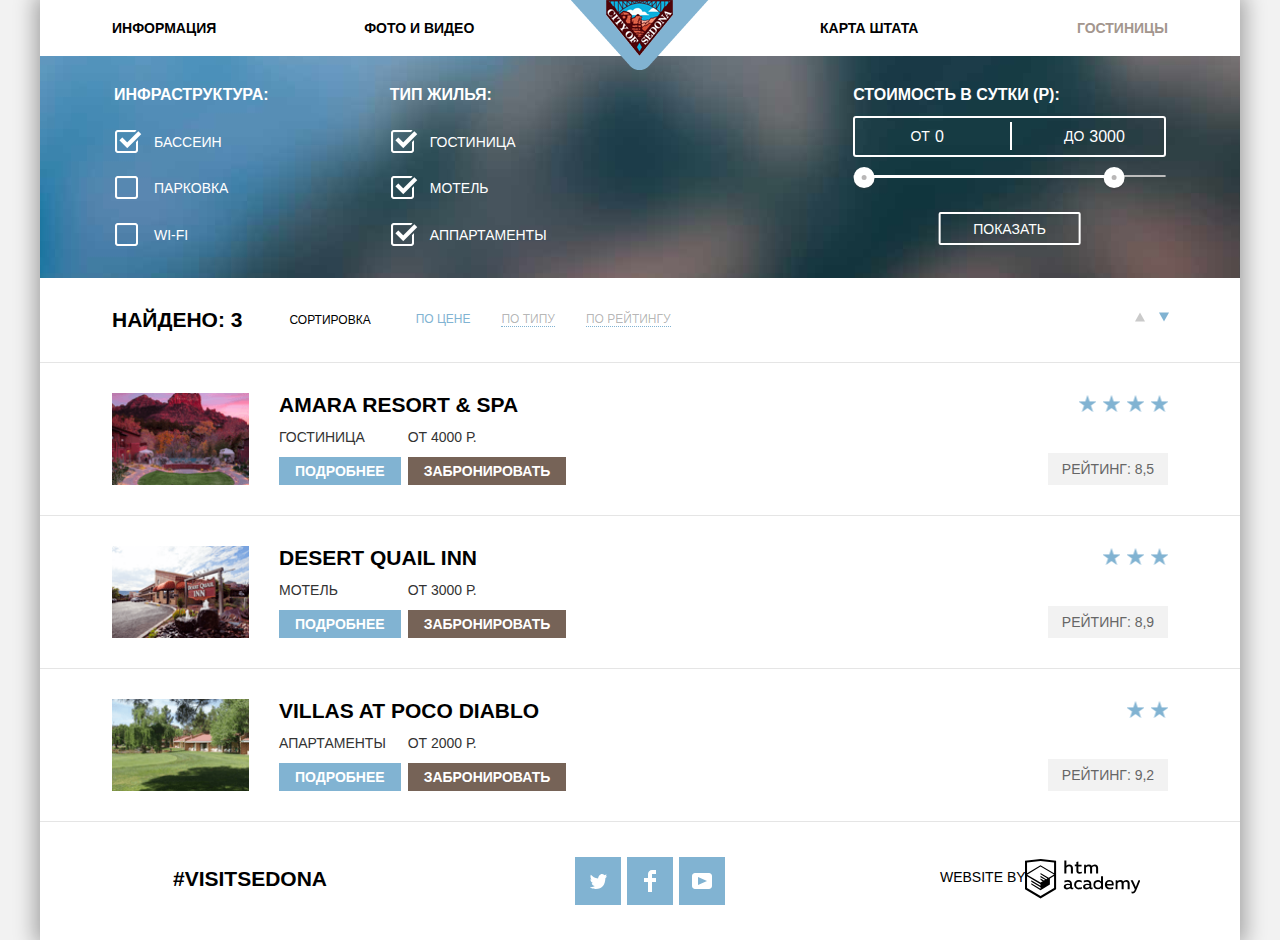
==== commit 3b5dd76a: "SEDONA COMPLITE COMPLITE :)" ====
--- a/hotels.html
+++ b/hotels.html
@@ -223,13 +223,13 @@
                     </svg>
                 </a>
                 </li>
-            </ul>
-            <div class="html-label">
-                <svg viewBox="0 0 113 39">
+        </ul>
+        <a class="html-label" href="https://htmlacademy.ru/?utm_source=google&utm_medium=cpc&utm_campaign=blr_08_18_courses_rem&gclid=Cj0KCQjwquTbBRCSARIsADzW88xBu1fejquUHkLyi-II4I67ASMlD6VlIe-ADYh-KEtxrYRZhvzJrpcaAsleEALw_wcB">
+            <svg viewBox="0 0 113 39">
                 <path d="M401.93,351.51a2.07,2.07,0,0,0,.58-0.11v1.4a3.41,3.41,0,0,1-1.24.22,1.75,1.75,0,0,1-1.75-1,5.08,5.08,0,0,1-3.3,1.13c-1.59,0-3.06-.87-3.06-2.68,0-2.24,2.08-2.93,3.9-2.93a11.63,11.63,0,0,1,2.28.26v-0.31c0-1.09-.8-1.86-2.3-1.86a7.79,7.79,0,0,0-3.15.67v-1.79a10.72,10.72,0,0,1,3.35-.58c2.48,0,4,1.18,4,3.83v3.14A0.57,0.57,0,0,0,401.93,351.51Zm-6.76-1.19a1.42,1.42,0,0,0,1.64,1.29,3.56,3.56,0,0,0,2.53-1V349.1a10.21,10.21,0,0,0-1.9-.22C396.34,348.89,395.17,349.23,395.17,350.33Z" transform="translate(-355.09 -323.29)" fill="#fff"/><path d="M408.15,343.91a5.29,5.29,0,0,1,2.7.67v1.79a4.28,4.28,0,0,0-2.42-.73,2.89,2.89,0,1,0,0,5.76,5.26,5.26,0,0,0,2.55-.67v1.8a6.58,6.58,0,0,1-2.9.6,4.42,4.42,0,0,1-4.72-4.54A4.54,4.54,0,0,1,408.15,343.91Z" transform="translate(-355.09 -323.29)" fill="#fff"/><path d="M420.93,351.51a2.07,2.07,0,0,0,.58-0.11v1.4a3.41,3.41,0,0,1-1.24.22,1.75,1.75,0,0,1-1.75-1,5.08,5.08,0,0,1-3.3,1.13c-1.59,0-3.06-.87-3.06-2.68,0-2.24,2.08-2.93,3.9-2.93a11.63,11.63,0,0,1,2.28.26v-0.31c0-1.09-.8-1.86-2.3-1.86a7.79,7.79,0,0,0-3.15.67v-1.79a10.72,10.72,0,0,1,3.35-.58c2.48,0,4,1.18,4,3.83v3.14A0.57,0.57,0,0,0,420.93,351.51Zm-6.76-1.19a1.42,1.42,0,0,0,1.64,1.29,3.56,3.56,0,0,0,2.53-1V349.1a10.21,10.21,0,0,0-1.9-.22C415.33,348.89,414.17,349.23,414.17,350.33Z" transform="translate(-355.09 -323.29)" fill="#fff"/><path d="M431.76,340.14V352.9H430v-1.39a4.07,4.07,0,0,1-3.35,1.62,4.62,4.62,0,0,1,0-9.22,4,4,0,0,1,3.15,1.37v-5.14h2ZM427,345.62a2.9,2.9,0,0,0,0,5.8,3,3,0,0,0,2.79-1.84v-2.13A3.06,3.06,0,0,0,427,345.62Z" transform="translate(-355.09 -323.29)" fill="#fff"/><path d="M438.08,343.91c3.48,0,4.68,2.81,4.12,5.34h-6.58c0.22,1.57,1.75,2.22,3.35,2.22a6.41,6.41,0,0,0,2.77-.62v1.68a7.5,7.5,0,0,1-3.14.6c-2.68,0-5-1.53-5-4.61A4.39,4.39,0,0,1,438.08,343.91Zm0.09,1.62a2.39,2.39,0,0,0-2.57,2.26h4.85A2.06,2.06,0,0,0,438.17,345.53Z" transform="translate(-355.09 -323.29)" fill="#fff"/><path d="M444.19,352.9v-8.75h1.73v1.09a4,4,0,0,1,2.92-1.33,3,3,0,0,1,2.73,1.4,4.33,4.33,0,0,1,3.06-1.4,3.21,3.21,0,0,1,3.32,3.52v5.47h-2v-5.41a1.67,1.67,0,0,0-1.73-1.84,2.94,2.94,0,0,0-2.17,1.18c0,0.2,0,.4,0,0.6v5.47h-2v-5.41a1.67,1.67,0,0,0-1.73-1.84,3.11,3.11,0,0,0-2.32,1.35v5.91h-2Z" transform="translate(-355.09 -323.29)" fill="#fff"/><path d="M466.56,344.15h2l-4.1,9.93c-0.95,2.28-2.19,3-3.52,3a5,5,0,0,1-1.15-.15v-1.66a3,3,0,0,0,.89.13c0.95,0,1.66-.67,2.17-2l0.18-.44-4.16-8.82H461l3,6.6Z" transform="translate(-355.09 -323.29)" fill="#fff"/><path d="M395.75,324.82v5a4,4,0,0,1,2.83-1.2,3.41,3.41,0,0,1,3.61,3.57v5.41h-2v-5.16a1.9,1.9,0,0,0-2-2.1,3.08,3.08,0,0,0-2.44,1.46v5.8h-2V324.82h2Z" transform="translate(-355.09 -323.29)" fill="#fff"/><path d="M407.52,325.71v3.12h3.17v1.71h-3.17v4c0,1.15.53,1.53,1.66,1.53a4.71,4.71,0,0,0,1.77-.35v1.68a7.14,7.14,0,0,1-2.35.38,2.68,2.68,0,0,1-3-2.88v-4.38H404v-1.71h1.57v-2.64Z" transform="translate(-355.09 -323.29)" fill="#fff"/><path d="M413.19,337.58v-8.75h1.73v1.09a4,4,0,0,1,2.92-1.33,3,3,0,0,1,2.73,1.4,4.33,4.33,0,0,1,3.06-1.4,3.21,3.21,0,0,1,3.32,3.52v5.47h-2v-5.41a1.67,1.67,0,0,0-1.73-1.84,2.94,2.94,0,0,0-2.17,1.18c0,0.2,0,.4,0,0.6v5.47h-2v-5.41a1.67,1.67,0,0,0-1.73-1.84,3.11,3.11,0,0,0-2.32,1.35v5.91h-2Z" transform="translate(-355.09 -323.29)" fill="#fff"/><rect x="74.72" y="1.52" width="1.95" height="12.76" fill="#fff"/><path d="M370.53,323.31l-0.16,0-15.28,1.6v28L370.37,362l15.28-9.09v-28Zm13.12,28.45-13.28,7.9-13.28-7.9V340.28l13.22,7.87,0,1.43-9.07-5.4v1.38l9.11,5.47,0,1.46-9.1-5.42v1.38l9.11,5.47h0l9.19-5.5v-1.39h0v-4.52l4.1-2.45v11.67Zm0-13.16L380,340.74h0l-1.68,1-8-4.76v1.38l6.84,4.07-0.06,0-0.15.09-1,.57-5.64-3.36v1.38l4.45,2.65-1.05.7,0,0-3.36-2v1.38l2.21,1.3-2.25,1.35-13.16-7.82,13.17-7.92h0Zm0-1.39-13.35-7.87h0l-13.2,7.86v-10.5l13.28-1.39,13.28,1.39v10.51Z" transform="translate(-355.09 -323.29)" fill="#fff"/>
             </svg>
-            </div>
-        </footer>
+        </a>
+    </footer>
     </div>
     <script src="js/jquery-3.3.1.min.js"></script>
     <script src="js/js_buttons.js"></script>
--- a/css/main.css
+++ b/css/main.css
@@ -979,7 +979,6 @@
 
 .result-list {
     border-top: 1px solid #e5e5e5;
-    border-bottom: 1px solid #e5e5e5;
 }
 
 .hotel-list h3 {
@@ -1003,6 +1002,7 @@
 .hotel-item {
     display: flex;
     padding: 30px 6%;
+    border-bottom: 1px solid #e5e5e5;    
 }
 
 .hotel-item img {
